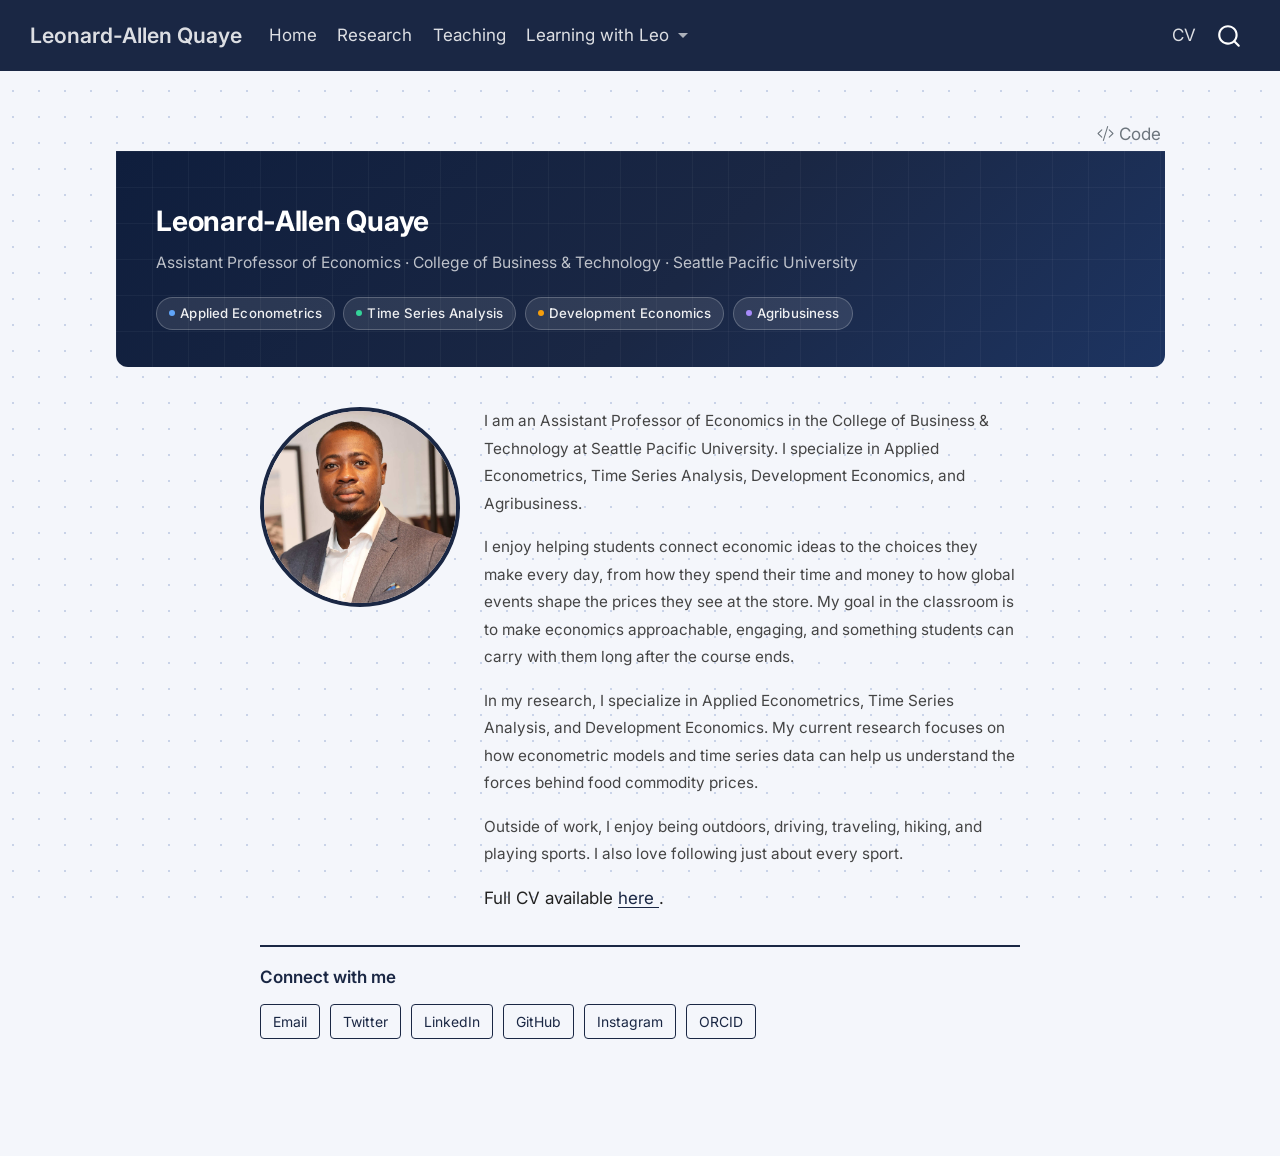
==== docs/index.html @ a795988c "Add files via upload" ====
<!DOCTYPE html>
<html xmlns="http://www.w3.org/1999/xhtml" lang="en" xml:lang="en"><head>

<meta charset="utf-8">
<meta name="generator" content="quarto-1.9.38">

<meta name="viewport" content="width=device-width, initial-scale=1.0, user-scalable=yes">


<title>Leonard-Allen Quaye</title>
<style>
/* Default styles provided by pandoc.
** See https://pandoc.org/MANUAL.html#variables-for-html for config info.
*/
code{white-space: pre-wrap;}
span.smallcaps{font-variant: small-caps;}
div.columns{display: flex; gap: min(4vw, 1.5em);}
div.column{flex: auto; overflow-x: auto;}
div.hanging-indent{margin-left: 1.5em; text-indent: -1.5em;}
ul.task-list{list-style: none;}
ul.task-list li input[type="checkbox"] {
  width: 0.8em;
  margin: 0 0.8em 0.2em -1em; /* quarto-specific, see https://github.com/quarto-dev/quarto-cli/issues/4556 */ 
  vertical-align: middle;
}
/* CSS for syntax highlighting */
html { -webkit-text-size-adjust: 100%; }
pre > code.sourceCode { white-space: pre; position: relative; }
pre > code.sourceCode > span { display: inline-block; line-height: 1.25; }
pre > code.sourceCode > span:empty { height: 1.2em; }
.sourceCode { overflow: visible; }
code.sourceCode > span { color: inherit; text-decoration: inherit; }
div.sourceCode { margin: 1em 0; }
pre.sourceCode { margin: 0; }
@media screen {
div.sourceCode { overflow: auto; }
}
@media print {
pre > code.sourceCode { white-space: pre-wrap; }
pre > code.sourceCode > span { text-indent: -5em; padding-left: 5em; }
}
pre.numberSource code
  { counter-reset: source-line 0; }
pre.numberSource code > span
  { position: relative; left: -4em; counter-increment: source-line; }
pre.numberSource code > span > a:first-child::before
  { content: counter(source-line);
    position: relative; left: -1em; text-align: right; vertical-align: baseline;
    border: none; display: inline-block;
    -webkit-touch-callout: none; -webkit-user-select: none;
    -khtml-user-select: none; -moz-user-select: none;
    -ms-user-select: none; user-select: none;
    padding: 0 4px; width: 4em;
  }
pre.numberSource { margin-left: 3em;  padding-left: 4px; }
div.sourceCode
  {   }
@media screen {
pre > code.sourceCode > span > a:first-child::before { text-decoration: underline; }
}
</style>


<script src="site_libs/quarto-nav/quarto-nav.js"></script>
<script src="site_libs/quarto-nav/headroom.min.js"></script>
<script src="site_libs/clipboard/clipboard.min.js"></script>
<script src="site_libs/quarto-search/autocomplete.umd.js"></script>
<script src="site_libs/quarto-search/fuse.min.js"></script>
<script src="site_libs/quarto-search/quarto-search.js"></script>
<meta name="quarto:offset" content="./">
<script src="site_libs/quarto-html/quarto.js" type="module"></script>
<script src="site_libs/quarto-html/tabsets/tabsets.js" type="module"></script>
<script src="site_libs/quarto-html/popper.min.js"></script>
<script src="site_libs/quarto-html/tippy.umd.min.js"></script>
<script src="site_libs/quarto-html/anchor.min.js"></script>
<link href="site_libs/quarto-html/tippy.css" rel="stylesheet">
<link href="site_libs/quarto-html/quarto-syntax-highlighting-15634bcf2e68342d4ad2dfa704d543f6.css" rel="stylesheet" id="quarto-text-highlighting-styles">
<script src="site_libs/bootstrap/bootstrap.min.js"></script>
<link href="site_libs/bootstrap/bootstrap-icons.css" rel="stylesheet">
<link href="site_libs/bootstrap/bootstrap-47b13caf589ca35fbf8d9eb3292ab7b1.min.css" rel="stylesheet" append-hash="true" id="quarto-bootstrap" data-mode="light">
<script id="quarto-search-options" type="application/json">{
  "location": "navbar",
  "copy-button": false,
  "collapse-after": 3,
  "panel-placement": "end",
  "type": "overlay",
  "limit": 50,
  "keyboard-shortcut": [
    "f",
    "/",
    "s"
  ],
  "show-item-context": false,
  "language": {
    "search-no-results-text": "No results",
    "search-matching-documents-text": "matching documents",
    "search-copy-link-title": "Copy link to search",
    "search-hide-matches-text": "Hide additional matches",
    "search-more-match-text": "more match in this document",
    "search-more-matches-text": "more matches in this document",
    "search-clear-button-title": "Clear",
    "search-text-placeholder": "",
    "search-detached-cancel-button-title": "Cancel",
    "search-submit-button-title": "Submit",
    "search-label": "Search"
  }
}</script>


</head>

<body class="nav-fixed quarto-light">

<div id="quarto-search-results"></div>
  <header id="quarto-header" class="headroom fixed-top">
    <nav class="navbar navbar-expand-lg " data-bs-theme="dark">
      <div class="navbar-container container-fluid">
      <div class="navbar-brand-container mx-auto">
    <a class="navbar-brand" href="./index.html">
    <span class="navbar-title">Leonard-Allen Quaye</span>
    </a>
  </div>
            <div id="quarto-search" class="" title="Search"></div>
          <button class="navbar-toggler" type="button" data-bs-toggle="collapse" data-bs-target="#navbarCollapse" aria-controls="navbarCollapse" role="menu" aria-expanded="false" aria-label="Toggle navigation" onclick="if (window.quartoToggleHeadroom) { window.quartoToggleHeadroom(); }">
  <span class="navbar-toggler-icon"></span>
</button>
          <div class="collapse navbar-collapse" id="navbarCollapse">
            <ul class="navbar-nav navbar-nav-scroll me-auto">
  <li class="nav-item">
    <a class="nav-link active" href="./index.html" aria-current="page"> 
<span class="menu-text">Home</span></a>
  </li>  
  <li class="nav-item">
    <a class="nav-link" href="./research.html"> 
<span class="menu-text">Research</span></a>
  </li>  
  <li class="nav-item">
    <a class="nav-link" href="./teaching.html"> 
<span class="menu-text">Teaching</span></a>
  </li>  
  <li class="nav-item dropdown ">
    <a class="nav-link dropdown-toggle" href="#" id="nav-menu-learning-with-leo" role="link" data-bs-toggle="dropdown" aria-expanded="false">
 <span class="menu-text">Learning with Leo</span>
    </a>
    <ul class="dropdown-menu" aria-labelledby="nav-menu-learning-with-leo">    
        <li>
    <a class="dropdown-item" href="./causal-modeling.html">
 <span class="dropdown-text">Causal Modeling</span></a>
  </li>  
        <li>
    <a class="dropdown-item" href="./big-data-ml.html">
 <span class="dropdown-text">Big Data &amp; Machine Learning</span></a>
  </li>  
        <li>
    <a class="dropdown-item" href="./time-series.html">
 <span class="dropdown-text">Time Series Forecasting</span></a>
  </li>  
    </ul>
  </li>
</ul>
            <ul class="navbar-nav navbar-nav-scroll ms-auto">
  <li class="nav-item">
    <a class="nav-link" href="./cv.html"> 
<span class="menu-text">CV</span></a>
  </li>  
</ul>
          </div> <!-- /navcollapse -->
            <div class="quarto-navbar-tools">
</div>
      </div> <!-- /container-fluid -->
    </nav>
</header>
<!-- content -->
<div id="quarto-content" class="quarto-container page-columns page-rows-contents page-layout-full page-navbar">
<!-- sidebar -->
<!-- margin-sidebar -->
    
<!-- main -->
<main class="content column-page" id="quarto-document-content"><header id="title-block-header" class="quarto-title-block"><h1 class="title display-7"></h1></header><div class="quarto-title-block"><div class="quarto-title-tools-only"><button type="button" class="btn code-tools-button" id="quarto-code-tools-source"><i class="bi"></i> Code</button></div></div>




<style>
.profile-section {
  max-width: 800px;
  margin: 40px auto;
  padding: 0 20px;
}

.profile-layout {
  display: flex;
  gap: 24px;
  align-items: flex-start;
}

.profile-image {
  width: 200px;
  height: 200px;
  border-radius: 50%;
  object-fit: cover;
  object-position: center 20%;
  border: 4px solid #1a2744;
  flex-shrink: 0;
  display: block;
}

.profile-text {
  flex: 1;
  min-width: 0;
}


/* On phones, move the picture above the text */
@media (max-width: 600px) {

  .profile-layout {
    flex-direction: column;
    align-items: center;
    gap: 24px;
  }

  .profile-image {
    width: 200px;
    height: 200px;
  }

  .profile-text {
    width: 100%;
  }

}
</style>


<div class="hero-banner">

  <div class="hero-name">
    Leonard-Allen Quaye
  </div>

  <div class="hero-role">
    Assistant Professor of Economics ·
    College of Business &amp; Technology ·
    Seattle Pacific University
  </div>

  <div class="hero-tags">

    <span class="hero-tag">
      <span class="dot" style="background:#60a5fa;"></span>
      Applied Econometrics
    </span>

    <span class="hero-tag">
      <span class="dot" style="background:#34d399;"></span>
      Time Series Analysis
    </span>

    <span class="hero-tag">
      <span class="dot" style="background:#f59e0b;"></span>
      Development Economics
    </span>

    <span class="hero-tag">
      <span class="dot" style="background:#a78bfa;"></span>
      Agribusiness
    </span>

  </div>

<!--
  <div class="hero-contact">
    <a href="mailto:LeoAllen@spu.edu">LeoAllen@spu.edu</a>
    &nbsp;&middot;&nbsp; Seattle Pacific University
  </div>
-->

</div>


<!-- =========================
     PROFILE SECTION
     ========================= -->

<div class="profile-section">

  <div class="profile-layout">

    <img src="profile.jpg" alt="Leonard-Allen Quaye" class="profile-image">

    <div class="profile-text">

      <div style="font-size:0.9rem; color:#444; line-height:1.8; margin-bottom:16px;">
        I am an Assistant Professor of Economics in the College of Business
        &amp; Technology at Seattle Pacific University. I specialize in
        Applied Econometrics, Time Series Analysis, Development Economics,
        and Agribusiness.
      </div>

      <div style="font-size:0.9rem; color:#444; line-height:1.8; margin-bottom:16px;">
        I enjoy helping students connect economic ideas to the choices they
        make every day, from how they spend their time and money to how global
        events shape the prices they see at the store. My goal in the classroom
        is to make economics approachable, engaging, and something students
        can carry with them long after the course ends.
      </div>

      <div style="font-size:0.9rem; color:#444; line-height:1.8; margin-bottom:16px;">
        In my research, I specialize in Applied Econometrics, Time Series
        Analysis, and Development Economics. My current research focuses on
        how econometric models and time series data can help us understand
        the forces behind food commodity prices.
      </div>

      <div style="font-size:0.9rem; color:#444; line-height:1.8; margin-bottom:16px;">
        Outside of work, I enjoy being outdoors, driving, traveling, hiking,
        and playing sports. I also love following just about every sport.
      </div>

      <div>
        Full CV available
        <a href="https://drive.google.com/file/d/1aArGhH-Q_eJu1kGiisBi25a0dQ5PbGLQ/view?usp=drive_link" style="color:#1a2744;" target="_blank" rel="noopener noreferrer">
          here
        </a>.
      </div>

    </div>

  </div>


  <!-- =========================
       CONNECT SECTION
       ========================= -->

  <div style="margin-top:32px; border-top:2px solid #1a2744; padding-top:16px;">

    <div style="font-size:1rem; font-weight:600; color:#1a2744; margin-bottom:12px;">
      Connect with me
    </div>

    <div style="display:flex; gap:10px; flex-wrap:wrap;">

      <a href="mailto:LeoAllen@spu.edu" style="font-size:0.82rem; color:#1a2744; text-decoration:none; border:1px solid #1a2744; padding:5px 12px; border-radius:4px;">
        Email
      </a>

      <a href="https://twitter.com/allenquaye" style="font-size:0.82rem; color:#1a2744; text-decoration:none; border:1px solid #1a2744; padding:5px 12px; border-radius:4px;" target="_blank" rel="noopener noreferrer">
        Twitter
      </a>

      <a href="https://www.linkedin.com/in/leonard-allen-quaye" style="font-size:0.82rem; color:#1a2744; text-decoration:none; border:1px solid #1a2744; padding:5px 12px; border-radius:4px;" target="_blank" rel="noopener noreferrer">
        LinkedIn
      </a>

      <a href="https://github.com/leoallen8" style="font-size:0.82rem; color:#1a2744; text-decoration:none; border:1px solid #1a2744; padding:5px 12px; border-radius:4px;" target="_blank" rel="noopener noreferrer">
        GitHub
      </a>

      <a href="https://www.instagram.com/leoallenard/" style="font-size:0.82rem; color:#1a2744; text-decoration:none; border:1px solid #1a2744; padding:5px 12px; border-radius:4px;" target="_blank" rel="noopener noreferrer">
        Instagram
      </a>

      <a href="https://orcid.org/0009-0005-4305-0598" style="font-size:0.82rem; color:#1a2744; text-decoration:none; border:1px solid #1a2744; padding:5px 12px; border-radius:4px;" target="_blank" rel="noopener noreferrer">
        ORCID
      </a>

    </div>

  </div>

</div>


<!-- -->


</main> <!-- /main -->
<script id="quarto-html-after-body" type="application/javascript">
  window.document.addEventListener("DOMContentLoaded", function (event) {
    const icon = "";
    const anchorJS = new window.AnchorJS();
    anchorJS.options = {
      placement: 'right',
      icon: icon
    };
    anchorJS.add('.anchored');
    const isCodeAnnotation = (el) => {
      for (const clz of el.classList) {
        if (clz.startsWith('code-annotation-')) {                     
          return true;
        }
      }
      return false;
    }
    const onCopySuccess = function(e) {
      // button target
      const button = e.trigger;
      // don't keep focus
      button.blur();
      // flash "checked"
      button.classList.add('code-copy-button-checked');
      var currentTitle = button.getAttribute("title");
      button.setAttribute("title", "Copied!");
      let tooltip;
      if (window.bootstrap) {
        button.setAttribute("data-bs-toggle", "tooltip");
        button.setAttribute("data-bs-placement", "left");
        button.setAttribute("data-bs-title", "Copied!");
        tooltip = new bootstrap.Tooltip(button, 
          { trigger: "manual", 
            customClass: "code-copy-button-tooltip",
            offset: [0, -8]});
        tooltip.show();    
      }
      setTimeout(function() {
        if (tooltip) {
          tooltip.hide();
          button.removeAttribute("data-bs-title");
          button.removeAttribute("data-bs-toggle");
          button.removeAttribute("data-bs-placement");
        }
        button.setAttribute("title", currentTitle);
        button.classList.remove('code-copy-button-checked');
      }, 1000);
      // clear code selection
      e.clearSelection();
    }
    const getTextToCopy = function(trigger) {
      const outerScaffold = trigger.parentElement.cloneNode(true);
      const codeEl = outerScaffold.querySelector('code');
      for (const childEl of codeEl.children) {
        if (isCodeAnnotation(childEl)) {
          childEl.remove();
        }
      }
      return codeEl.innerText;
    }
    const clipboard = new window.ClipboardJS('.code-copy-button:not([data-in-quarto-modal])', {
      text: getTextToCopy
    });
    clipboard.on('success', onCopySuccess);
    if (window.document.getElementById('quarto-embedded-source-code-modal')) {
      const clipboardModal = new window.ClipboardJS('.code-copy-button[data-in-quarto-modal]', {
        text: getTextToCopy,
        container: window.document.getElementById('quarto-embedded-source-code-modal')
      });
      clipboardModal.on('success', onCopySuccess);
    }
    const viewSource = window.document.getElementById('quarto-view-source') ||
                       window.document.getElementById('quarto-code-tools-source');
    if (viewSource) {
      const sourceUrl = viewSource.getAttribute("data-quarto-source-url");
      viewSource.addEventListener("click", function(e) {
        if (sourceUrl) {
          // rstudio viewer pane
          if (/\bcapabilities=\b/.test(window.location)) {
            window.open(sourceUrl);
          } else {
            window.location.href = sourceUrl;
          }
        } else {
          const modal = new bootstrap.Modal(document.getElementById('quarto-embedded-source-code-modal'));
          modal.show();
        }
        return false;
      });
    }
    function toggleCodeHandler(show) {
      return function(e) {
        const detailsSrc = window.document.querySelectorAll(".cell > details > .sourceCode");
        for (let i=0; i<detailsSrc.length; i++) {
          const details = detailsSrc[i].parentElement;
          if (show) {
            details.open = true;
          } else {
            details.removeAttribute("open");
          }
        }
        const cellCodeDivs = window.document.querySelectorAll(".cell > .sourceCode");
        const fromCls = show ? "hidden" : "unhidden";
        const toCls = show ? "unhidden" : "hidden";
        for (let i=0; i<cellCodeDivs.length; i++) {
          const codeDiv = cellCodeDivs[i];
          if (codeDiv.classList.contains(fromCls)) {
            codeDiv.classList.remove(fromCls);
            codeDiv.classList.add(toCls);
          } 
        }
        return false;
      }
    }
    const hideAllCode = window.document.getElementById("quarto-hide-all-code");
    if (hideAllCode) {
      hideAllCode.addEventListener("click", toggleCodeHandler(false));
    }
    const showAllCode = window.document.getElementById("quarto-show-all-code");
    if (showAllCode) {
      showAllCode.addEventListener("click", toggleCodeHandler(true));
    }
      var localhostRegex = new RegExp(/^(?:http|https):\/\/localhost\:?[0-9]*\//);
      var mailtoRegex = new RegExp(/^mailto:/);
        var filterRegex = new RegExp('/' + window.location.host + '/');
      var isInternal = (href) => {
          return filterRegex.test(href) || localhostRegex.test(href) || mailtoRegex.test(href);
      }
      // Inspect non-navigation links and adorn them if external
     var links = window.document.querySelectorAll('a[href]:not(.nav-link):not(.navbar-brand):not(.toc-action):not(.sidebar-link):not(.sidebar-item-toggle):not(.pagination-link):not(.no-external):not([aria-hidden]):not(.dropdown-item):not(.quarto-navigation-tool):not(.about-link)');
      for (var i=0; i<links.length; i++) {
        const link = links[i];
        if (!isInternal(link.href)) {
          // undo the damage that might have been done by quarto-nav.js in the case of
          // links that we want to consider external
          if (link.dataset.originalHref !== undefined) {
            link.href = link.dataset.originalHref;
          }
        }
      }
    function tippyHover(el, contentFn, onTriggerFn, onUntriggerFn) {
      const config = {
        allowHTML: true,
        maxWidth: 500,
        delay: 100,
        arrow: false,
        appendTo: function(el) {
            return el.parentElement;
        },
        interactive: true,
        interactiveBorder: 10,
        theme: 'quarto',
        placement: 'bottom-start',
      };
      if (contentFn) {
        config.content = contentFn;
      }
      if (onTriggerFn) {
        config.onTrigger = onTriggerFn;
      }
      if (onUntriggerFn) {
        config.onUntrigger = onUntriggerFn;
      }
      window.tippy(el, config); 
    }
    const noterefs = window.document.querySelectorAll('a[role="doc-noteref"]');
    for (var i=0; i<noterefs.length; i++) {
      const ref = noterefs[i];
      tippyHover(ref, function() {
        // use id or data attribute instead here
        let href = ref.getAttribute('data-footnote-href') || ref.getAttribute('href');
        try { href = new URL(href).hash; } catch {}
        const id = href.replace(/^#\/?/, "");
        const note = window.document.getElementById(id);
        if (note) {
          return note.innerHTML;
        } else {
          return "";
        }
      });
    }
    const xrefs = window.document.querySelectorAll('a.quarto-xref');
    const processXRef = (id, note) => {
      // Strip column container classes
      const stripColumnClz = (el) => {
        el.classList.remove("page-full", "page-columns");
        if (el.children) {
          for (const child of el.children) {
            stripColumnClz(child);
          }
        }
      }
      stripColumnClz(note)
      if (id === null || id.startsWith('sec-')) {
        // Special case sections, only their first couple elements
        const container = document.createElement("div");
        if (note.children && note.children.length > 2) {
          container.appendChild(note.children[0].cloneNode(true));
          for (let i = 1; i < note.children.length; i++) {
            const child = note.children[i];
            if (child.tagName === "P" && child.innerText === "") {
              continue;
            } else {
              container.appendChild(child.cloneNode(true));
              break;
            }
          }
          if (window.Quarto?.typesetMath) {
            window.Quarto.typesetMath(container);
          }
          return container.innerHTML
        } else {
          if (window.Quarto?.typesetMath) {
            window.Quarto.typesetMath(note);
          }
          return note.innerHTML;
        }
      } else {
        // Remove any anchor links if they are present
        const anchorLink = note.querySelector('a.anchorjs-link');
        if (anchorLink) {
          anchorLink.remove();
        }
        if (window.Quarto?.typesetMath) {
          window.Quarto.typesetMath(note);
        }
        if (note.classList.contains("callout")) {
          return note.outerHTML;
        } else {
          return note.innerHTML;
        }
      }
    }
    for (var i=0; i<xrefs.length; i++) {
      const xref = xrefs[i];
      tippyHover(xref, undefined, function(instance) {
        instance.disable();
        let url = xref.getAttribute('href');
        let hash = undefined; 
        if (url.startsWith('#')) {
          hash = url;
        } else {
          try { hash = new URL(url).hash; } catch {}
        }
        if (hash) {
          const id = hash.replace(/^#\/?/, "");
          const note = window.document.getElementById(id);
          if (note !== null) {
            try {
              const html = processXRef(id, note.cloneNode(true));
              instance.setContent(html);
            } finally {
              instance.enable();
              instance.show();
            }
          } else {
            // See if we can fetch this
            fetch(url.split('#')[0])
            .then(res => res.text())
            .then(html => {
              const parser = new DOMParser();
              const htmlDoc = parser.parseFromString(html, "text/html");
              const note = htmlDoc.getElementById(id);
              if (note !== null) {
                const html = processXRef(id, note);
                instance.setContent(html);
              } 
            }).finally(() => {
              instance.enable();
              instance.show();
            });
          }
        } else {
          // See if we can fetch a full url (with no hash to target)
          // This is a special case and we should probably do some content thinning / targeting
          fetch(url)
          .then(res => res.text())
          .then(html => {
            const parser = new DOMParser();
            const htmlDoc = parser.parseFromString(html, "text/html");
            const note = htmlDoc.querySelector('main.content');
            if (note !== null) {
              // This should only happen for chapter cross references
              // (since there is no id in the URL)
              // remove the first header
              if (note.children.length > 0 && note.children[0].tagName === "HEADER") {
                note.children[0].remove();
              }
              const html = processXRef(null, note);
              instance.setContent(html);
            } 
          }).finally(() => {
            instance.enable();
            instance.show();
          });
        }
      }, function(instance) {
      });
    }
        let selectedAnnoteEl;
        const selectorForAnnotation = ( cell, annotation) => {
          let cellAttr = 'data-code-cell="' + cell + '"';
          let lineAttr = 'data-code-annotation="' +  annotation + '"';
          const selector = 'span[' + cellAttr + '][' + lineAttr + ']';
          return selector;
        }
        const selectCodeLines = (annoteEl) => {
          const doc = window.document;
          const targetCell = annoteEl.getAttribute("data-target-cell");
          const targetAnnotation = annoteEl.getAttribute("data-target-annotation");
          const annoteSpan = window.document.querySelector(selectorForAnnotation(targetCell, targetAnnotation));
          const lines = annoteSpan.getAttribute("data-code-lines").split(",");
          const lineIds = lines.map((line) => {
            return targetCell + "-" + line;
          })
          let top = null;
          let height = null;
          let parent = null;
          if (lineIds.length > 0) {
              //compute the position of the single el (top and bottom and make a div)
              const el = window.document.getElementById(lineIds[0]);
              top = el.offsetTop;
              height = el.offsetHeight;
              parent = el.parentElement.parentElement;
            if (lineIds.length > 1) {
              const lastEl = window.document.getElementById(lineIds[lineIds.length - 1]);
              const bottom = lastEl.offsetTop + lastEl.offsetHeight;
              height = bottom - top;
            }
            if (top !== null && height !== null && parent !== null) {
              // cook up a div (if necessary) and position it 
              let div = window.document.getElementById("code-annotation-line-highlight");
              if (div === null) {
                div = window.document.createElement("div");
                div.setAttribute("id", "code-annotation-line-highlight");
                div.style.position = 'absolute';
                parent.appendChild(div);
              }
              div.style.top = top - 2 + "px";
              div.style.height = height + 4 + "px";
              div.style.left = 0;
              let gutterDiv = window.document.getElementById("code-annotation-line-highlight-gutter");
              if (gutterDiv === null) {
                gutterDiv = window.document.createElement("div");
                gutterDiv.setAttribute("id", "code-annotation-line-highlight-gutter");
                gutterDiv.style.position = 'absolute';
                const codeCell = window.document.getElementById(targetCell);
                const gutter = codeCell.querySelector('.code-annotation-gutter');
                gutter.appendChild(gutterDiv);
              }
              gutterDiv.style.top = top - 2 + "px";
              gutterDiv.style.height = height + 4 + "px";
            }
            selectedAnnoteEl = annoteEl;
          }
        };
        const unselectCodeLines = () => {
          const elementsIds = ["code-annotation-line-highlight", "code-annotation-line-highlight-gutter"];
          elementsIds.forEach((elId) => {
            const div = window.document.getElementById(elId);
            if (div) {
              div.remove();
            }
          });
          selectedAnnoteEl = undefined;
        };
          // Handle positioning of the toggle
      window.addEventListener(
        "resize",
        throttle(() => {
          elRect = undefined;
          if (selectedAnnoteEl) {
            selectCodeLines(selectedAnnoteEl);
          }
        }, 10)
      );
      function throttle(fn, ms) {
      let throttle = false;
      let timer;
        return (...args) => {
          if(!throttle) { // first call gets through
              fn.apply(this, args);
              throttle = true;
          } else { // all the others get throttled
              if(timer) clearTimeout(timer); // cancel #2
              timer = setTimeout(() => {
                fn.apply(this, args);
                timer = throttle = false;
              }, ms);
          }
        };
      }
        // Attach click handler to the DT
        const annoteDls = window.document.querySelectorAll('dt[data-target-cell]');
        for (const annoteDlNode of annoteDls) {
          annoteDlNode.addEventListener('click', (event) => {
            const clickedEl = event.target;
            if (clickedEl !== selectedAnnoteEl) {
              unselectCodeLines();
              const activeEl = window.document.querySelector('dt[data-target-cell].code-annotation-active');
              if (activeEl) {
                activeEl.classList.remove('code-annotation-active');
              }
              selectCodeLines(clickedEl);
              clickedEl.classList.add('code-annotation-active');
            } else {
              // Unselect the line
              unselectCodeLines();
              clickedEl.classList.remove('code-annotation-active');
            }
          });
        }
    const findCites = (el) => {
      const parentEl = el.parentElement;
      if (parentEl) {
        const cites = parentEl.dataset.cites;
        if (cites) {
          return {
            el,
            cites: cites.split(' ')
          };
        } else {
          return findCites(el.parentElement)
        }
      } else {
        return undefined;
      }
    };
    var bibliorefs = window.document.querySelectorAll('a[role="doc-biblioref"]');
    for (var i=0; i<bibliorefs.length; i++) {
      const ref = bibliorefs[i];
      const citeInfo = findCites(ref);
      if (citeInfo) {
        tippyHover(citeInfo.el, function() {
          var popup = window.document.createElement('div');
          citeInfo.cites.forEach(function(cite) {
            var citeDiv = window.document.createElement('div');
            citeDiv.classList.add('hanging-indent');
            citeDiv.classList.add('csl-entry');
            var biblioDiv = window.document.getElementById('ref-' + cite);
            if (biblioDiv) {
              citeDiv.innerHTML = biblioDiv.innerHTML;
            }
            popup.appendChild(citeDiv);
          });
          return popup.innerHTML;
        });
      }
    }
  });
  </script><div class="modal fade" id="quarto-embedded-source-code-modal" tabindex="-1" aria-labelledby="quarto-embedded-source-code-modal-label" aria-hidden="true"><div class="modal-dialog modal-dialog-scrollable"><div class="modal-content"><div class="modal-header"><h5 class="modal-title" id="quarto-embedded-source-code-modal-label">Source Code</h5><button class="btn-close" data-bs-dismiss="modal"></button></div><div class="modal-body"><div class="">
<div class="code-copy-outer-scaffold"><div class="sourceCode" id="cb1" data-shortcodes="false"><pre class="sourceCode markdown code-with-copy"><code class="sourceCode markdown"><span id="cb1-1"><a href="#cb1-1" aria-hidden="true" tabindex="-1"></a><span class="co">---</span></span>
<span id="cb1-2"><a href="#cb1-2" aria-hidden="true" tabindex="-1"></a><span class="an">title:</span><span class="co"> ""</span></span>
<span id="cb1-3"><a href="#cb1-3" aria-hidden="true" tabindex="-1"></a><span class="an">page-layout:</span><span class="co"> full</span></span>
<span id="cb1-4"><a href="#cb1-4" aria-hidden="true" tabindex="-1"></a><span class="an">toc:</span><span class="co"> false</span></span>
<span id="cb1-5"><a href="#cb1-5" aria-hidden="true" tabindex="-1"></a><span class="co">---</span></span>
<span id="cb1-6"><a href="#cb1-6" aria-hidden="true" tabindex="-1"></a><span class="in">```{=html}</span></span>
<span id="cb1-7"><a href="#cb1-7" aria-hidden="true" tabindex="-1"></a><span class="in">&lt;style&gt;</span></span>
<span id="cb1-8"><a href="#cb1-8" aria-hidden="true" tabindex="-1"></a><span class="in">.profile-section {</span></span>
<span id="cb1-9"><a href="#cb1-9" aria-hidden="true" tabindex="-1"></a><span class="in">  max-width: 800px;</span></span>
<span id="cb1-10"><a href="#cb1-10" aria-hidden="true" tabindex="-1"></a><span class="in">  margin: 40px auto;</span></span>
<span id="cb1-11"><a href="#cb1-11" aria-hidden="true" tabindex="-1"></a><span class="in">  padding: 0 20px;</span></span>
<span id="cb1-12"><a href="#cb1-12" aria-hidden="true" tabindex="-1"></a><span class="in">}</span></span>
<span id="cb1-13"><a href="#cb1-13" aria-hidden="true" tabindex="-1"></a></span>
<span id="cb1-14"><a href="#cb1-14" aria-hidden="true" tabindex="-1"></a><span class="in">.profile-layout {</span></span>
<span id="cb1-15"><a href="#cb1-15" aria-hidden="true" tabindex="-1"></a><span class="in">  display: flex;</span></span>
<span id="cb1-16"><a href="#cb1-16" aria-hidden="true" tabindex="-1"></a><span class="in">  gap: 24px;</span></span>
<span id="cb1-17"><a href="#cb1-17" aria-hidden="true" tabindex="-1"></a><span class="in">  align-items: flex-start;</span></span>
<span id="cb1-18"><a href="#cb1-18" aria-hidden="true" tabindex="-1"></a><span class="in">}</span></span>
<span id="cb1-19"><a href="#cb1-19" aria-hidden="true" tabindex="-1"></a></span>
<span id="cb1-20"><a href="#cb1-20" aria-hidden="true" tabindex="-1"></a><span class="in">.profile-image {</span></span>
<span id="cb1-21"><a href="#cb1-21" aria-hidden="true" tabindex="-1"></a><span class="in">  width: 200px;</span></span>
<span id="cb1-22"><a href="#cb1-22" aria-hidden="true" tabindex="-1"></a><span class="in">  height: 200px;</span></span>
<span id="cb1-23"><a href="#cb1-23" aria-hidden="true" tabindex="-1"></a><span class="in">  border-radius: 50%;</span></span>
<span id="cb1-24"><a href="#cb1-24" aria-hidden="true" tabindex="-1"></a><span class="in">  object-fit: cover;</span></span>
<span id="cb1-25"><a href="#cb1-25" aria-hidden="true" tabindex="-1"></a><span class="in">  object-position: center 20%;</span></span>
<span id="cb1-26"><a href="#cb1-26" aria-hidden="true" tabindex="-1"></a><span class="in">  border: 4px solid #1a2744;</span></span>
<span id="cb1-27"><a href="#cb1-27" aria-hidden="true" tabindex="-1"></a><span class="in">  flex-shrink: 0;</span></span>
<span id="cb1-28"><a href="#cb1-28" aria-hidden="true" tabindex="-1"></a><span class="in">  display: block;</span></span>
<span id="cb1-29"><a href="#cb1-29" aria-hidden="true" tabindex="-1"></a><span class="in">}</span></span>
<span id="cb1-30"><a href="#cb1-30" aria-hidden="true" tabindex="-1"></a></span>
<span id="cb1-31"><a href="#cb1-31" aria-hidden="true" tabindex="-1"></a><span class="in">.profile-text {</span></span>
<span id="cb1-32"><a href="#cb1-32" aria-hidden="true" tabindex="-1"></a><span class="in">  flex: 1;</span></span>
<span id="cb1-33"><a href="#cb1-33" aria-hidden="true" tabindex="-1"></a><span class="in">  min-width: 0;</span></span>
<span id="cb1-34"><a href="#cb1-34" aria-hidden="true" tabindex="-1"></a><span class="in">}</span></span>
<span id="cb1-35"><a href="#cb1-35" aria-hidden="true" tabindex="-1"></a></span>
<span id="cb1-36"><a href="#cb1-36" aria-hidden="true" tabindex="-1"></a></span>
<span id="cb1-37"><a href="#cb1-37" aria-hidden="true" tabindex="-1"></a><span class="in">/* On phones, move the picture above the text */</span></span>
<span id="cb1-38"><a href="#cb1-38" aria-hidden="true" tabindex="-1"></a><span class="in">@media (max-width: 600px) {</span></span>
<span id="cb1-39"><a href="#cb1-39" aria-hidden="true" tabindex="-1"></a></span>
<span id="cb1-40"><a href="#cb1-40" aria-hidden="true" tabindex="-1"></a><span class="in">  .profile-layout {</span></span>
<span id="cb1-41"><a href="#cb1-41" aria-hidden="true" tabindex="-1"></a><span class="in">    flex-direction: column;</span></span>
<span id="cb1-42"><a href="#cb1-42" aria-hidden="true" tabindex="-1"></a><span class="in">    align-items: center;</span></span>
<span id="cb1-43"><a href="#cb1-43" aria-hidden="true" tabindex="-1"></a><span class="in">    gap: 24px;</span></span>
<span id="cb1-44"><a href="#cb1-44" aria-hidden="true" tabindex="-1"></a><span class="in">  }</span></span>
<span id="cb1-45"><a href="#cb1-45" aria-hidden="true" tabindex="-1"></a></span>
<span id="cb1-46"><a href="#cb1-46" aria-hidden="true" tabindex="-1"></a><span class="in">  .profile-image {</span></span>
<span id="cb1-47"><a href="#cb1-47" aria-hidden="true" tabindex="-1"></a><span class="in">    width: 200px;</span></span>
<span id="cb1-48"><a href="#cb1-48" aria-hidden="true" tabindex="-1"></a><span class="in">    height: 200px;</span></span>
<span id="cb1-49"><a href="#cb1-49" aria-hidden="true" tabindex="-1"></a><span class="in">  }</span></span>
<span id="cb1-50"><a href="#cb1-50" aria-hidden="true" tabindex="-1"></a></span>
<span id="cb1-51"><a href="#cb1-51" aria-hidden="true" tabindex="-1"></a><span class="in">  .profile-text {</span></span>
<span id="cb1-52"><a href="#cb1-52" aria-hidden="true" tabindex="-1"></a><span class="in">    width: 100%;</span></span>
<span id="cb1-53"><a href="#cb1-53" aria-hidden="true" tabindex="-1"></a><span class="in">  }</span></span>
<span id="cb1-54"><a href="#cb1-54" aria-hidden="true" tabindex="-1"></a></span>
<span id="cb1-55"><a href="#cb1-55" aria-hidden="true" tabindex="-1"></a><span class="in">}</span></span>
<span id="cb1-56"><a href="#cb1-56" aria-hidden="true" tabindex="-1"></a><span class="in">&lt;/style&gt;</span></span>
<span id="cb1-57"><a href="#cb1-57" aria-hidden="true" tabindex="-1"></a></span>
<span id="cb1-58"><a href="#cb1-58" aria-hidden="true" tabindex="-1"></a></span>
<span id="cb1-59"><a href="#cb1-59" aria-hidden="true" tabindex="-1"></a><span class="in">&lt;div class="hero-banner"&gt;</span></span>
<span id="cb1-60"><a href="#cb1-60" aria-hidden="true" tabindex="-1"></a></span>
<span id="cb1-61"><a href="#cb1-61" aria-hidden="true" tabindex="-1"></a><span class="in">  &lt;div class="hero-name"&gt;</span></span>
<span id="cb1-62"><a href="#cb1-62" aria-hidden="true" tabindex="-1"></a><span class="in">    Leonard-Allen Quaye</span></span>
<span id="cb1-63"><a href="#cb1-63" aria-hidden="true" tabindex="-1"></a><span class="in">  &lt;/div&gt;</span></span>
<span id="cb1-64"><a href="#cb1-64" aria-hidden="true" tabindex="-1"></a></span>
<span id="cb1-65"><a href="#cb1-65" aria-hidden="true" tabindex="-1"></a><span class="in">  &lt;div class="hero-role"&gt;</span></span>
<span id="cb1-66"><a href="#cb1-66" aria-hidden="true" tabindex="-1"></a><span class="in">    Assistant Professor of Economics &amp;middot;</span></span>
<span id="cb1-67"><a href="#cb1-67" aria-hidden="true" tabindex="-1"></a><span class="in">    College of Business &amp;amp; Technology &amp;middot;</span></span>
<span id="cb1-68"><a href="#cb1-68" aria-hidden="true" tabindex="-1"></a><span class="in">    Seattle Pacific University</span></span>
<span id="cb1-69"><a href="#cb1-69" aria-hidden="true" tabindex="-1"></a><span class="in">  &lt;/div&gt;</span></span>
<span id="cb1-70"><a href="#cb1-70" aria-hidden="true" tabindex="-1"></a></span>
<span id="cb1-71"><a href="#cb1-71" aria-hidden="true" tabindex="-1"></a><span class="in">  &lt;div class="hero-tags"&gt;</span></span>
<span id="cb1-72"><a href="#cb1-72" aria-hidden="true" tabindex="-1"></a></span>
<span id="cb1-73"><a href="#cb1-73" aria-hidden="true" tabindex="-1"></a><span class="in">    &lt;span class="hero-tag"&gt;</span></span>
<span id="cb1-74"><a href="#cb1-74" aria-hidden="true" tabindex="-1"></a><span class="in">      &lt;span class="dot" style="background:#60a5fa;"&gt;&lt;/span&gt;</span></span>
<span id="cb1-75"><a href="#cb1-75" aria-hidden="true" tabindex="-1"></a><span class="in">      Applied Econometrics</span></span>
<span id="cb1-76"><a href="#cb1-76" aria-hidden="true" tabindex="-1"></a><span class="in">    &lt;/span&gt;</span></span>
<span id="cb1-77"><a href="#cb1-77" aria-hidden="true" tabindex="-1"></a></span>
<span id="cb1-78"><a href="#cb1-78" aria-hidden="true" tabindex="-1"></a><span class="in">    &lt;span class="hero-tag"&gt;</span></span>
<span id="cb1-79"><a href="#cb1-79" aria-hidden="true" tabindex="-1"></a><span class="in">      &lt;span class="dot" style="background:#34d399;"&gt;&lt;/span&gt;</span></span>
<span id="cb1-80"><a href="#cb1-80" aria-hidden="true" tabindex="-1"></a><span class="in">      Time Series Analysis</span></span>
<span id="cb1-81"><a href="#cb1-81" aria-hidden="true" tabindex="-1"></a><span class="in">    &lt;/span&gt;</span></span>
<span id="cb1-82"><a href="#cb1-82" aria-hidden="true" tabindex="-1"></a></span>
<span id="cb1-83"><a href="#cb1-83" aria-hidden="true" tabindex="-1"></a><span class="in">    &lt;span class="hero-tag"&gt;</span></span>
<span id="cb1-84"><a href="#cb1-84" aria-hidden="true" tabindex="-1"></a><span class="in">      &lt;span class="dot" style="background:#f59e0b;"&gt;&lt;/span&gt;</span></span>
<span id="cb1-85"><a href="#cb1-85" aria-hidden="true" tabindex="-1"></a><span class="in">      Development Economics</span></span>
<span id="cb1-86"><a href="#cb1-86" aria-hidden="true" tabindex="-1"></a><span class="in">    &lt;/span&gt;</span></span>
<span id="cb1-87"><a href="#cb1-87" aria-hidden="true" tabindex="-1"></a></span>
<span id="cb1-88"><a href="#cb1-88" aria-hidden="true" tabindex="-1"></a><span class="in">    &lt;span class="hero-tag"&gt;</span></span>
<span id="cb1-89"><a href="#cb1-89" aria-hidden="true" tabindex="-1"></a><span class="in">      &lt;span class="dot" style="background:#a78bfa;"&gt;&lt;/span&gt;</span></span>
<span id="cb1-90"><a href="#cb1-90" aria-hidden="true" tabindex="-1"></a><span class="in">      Agribusiness</span></span>
<span id="cb1-91"><a href="#cb1-91" aria-hidden="true" tabindex="-1"></a><span class="in">    &lt;/span&gt;</span></span>
<span id="cb1-92"><a href="#cb1-92" aria-hidden="true" tabindex="-1"></a></span>
<span id="cb1-93"><a href="#cb1-93" aria-hidden="true" tabindex="-1"></a><span class="in">  &lt;/div&gt;</span></span>
<span id="cb1-94"><a href="#cb1-94" aria-hidden="true" tabindex="-1"></a></span>
<span id="cb1-95"><a href="#cb1-95" aria-hidden="true" tabindex="-1"></a><span class="in">&lt;!--</span></span>
<span id="cb1-96"><a href="#cb1-96" aria-hidden="true" tabindex="-1"></a><span class="in">  &lt;div class="hero-contact"&gt;</span></span>
<span id="cb1-97"><a href="#cb1-97" aria-hidden="true" tabindex="-1"></a><span class="in">    &lt;a href="mailto:LeoAllen@spu.edu"&gt;LeoAllen@spu.edu&lt;/a&gt;</span></span>
<span id="cb1-98"><a href="#cb1-98" aria-hidden="true" tabindex="-1"></a><span class="in">    &amp;nbsp;&amp;middot;&amp;nbsp; Seattle Pacific University</span></span>
<span id="cb1-99"><a href="#cb1-99" aria-hidden="true" tabindex="-1"></a><span class="in">  &lt;/div&gt;</span></span>
<span id="cb1-100"><a href="#cb1-100" aria-hidden="true" tabindex="-1"></a><span class="in">--&gt;</span></span>
<span id="cb1-101"><a href="#cb1-101" aria-hidden="true" tabindex="-1"></a></span>
<span id="cb1-102"><a href="#cb1-102" aria-hidden="true" tabindex="-1"></a><span class="in">&lt;/div&gt;</span></span>
<span id="cb1-103"><a href="#cb1-103" aria-hidden="true" tabindex="-1"></a></span>
<span id="cb1-104"><a href="#cb1-104" aria-hidden="true" tabindex="-1"></a></span>
<span id="cb1-105"><a href="#cb1-105" aria-hidden="true" tabindex="-1"></a><span class="in">&lt;!-- =========================</span></span>
<span id="cb1-106"><a href="#cb1-106" aria-hidden="true" tabindex="-1"></a><span class="in">     PROFILE SECTION</span></span>
<span id="cb1-107"><a href="#cb1-107" aria-hidden="true" tabindex="-1"></a><span class="in">     ========================= --&gt;</span></span>
<span id="cb1-108"><a href="#cb1-108" aria-hidden="true" tabindex="-1"></a></span>
<span id="cb1-109"><a href="#cb1-109" aria-hidden="true" tabindex="-1"></a><span class="in">&lt;div class="profile-section"&gt;</span></span>
<span id="cb1-110"><a href="#cb1-110" aria-hidden="true" tabindex="-1"></a></span>
<span id="cb1-111"><a href="#cb1-111" aria-hidden="true" tabindex="-1"></a><span class="in">  &lt;div class="profile-layout"&gt;</span></span>
<span id="cb1-112"><a href="#cb1-112" aria-hidden="true" tabindex="-1"></a></span>
<span id="cb1-113"><a href="#cb1-113" aria-hidden="true" tabindex="-1"></a><span class="in">    &lt;img</span></span>
<span id="cb1-114"><a href="#cb1-114" aria-hidden="true" tabindex="-1"></a><span class="in">      src="profile.jpg"</span></span>
<span id="cb1-115"><a href="#cb1-115" aria-hidden="true" tabindex="-1"></a><span class="in">      alt="Leonard-Allen Quaye"</span></span>
<span id="cb1-116"><a href="#cb1-116" aria-hidden="true" tabindex="-1"></a><span class="in">      class="profile-image"</span></span>
<span id="cb1-117"><a href="#cb1-117" aria-hidden="true" tabindex="-1"></a><span class="in">    &gt;</span></span>
<span id="cb1-118"><a href="#cb1-118" aria-hidden="true" tabindex="-1"></a></span>
<span id="cb1-119"><a href="#cb1-119" aria-hidden="true" tabindex="-1"></a><span class="in">    &lt;div class="profile-text"&gt;</span></span>
<span id="cb1-120"><a href="#cb1-120" aria-hidden="true" tabindex="-1"></a></span>
<span id="cb1-121"><a href="#cb1-121" aria-hidden="true" tabindex="-1"></a><span class="in">      &lt;div style="font-size:0.9rem; color:#444; line-height:1.8; margin-bottom:16px;"&gt;</span></span>
<span id="cb1-122"><a href="#cb1-122" aria-hidden="true" tabindex="-1"></a><span class="in">        I am an Assistant Professor of Economics in the College of Business</span></span>
<span id="cb1-123"><a href="#cb1-123" aria-hidden="true" tabindex="-1"></a><span class="in">        &amp;amp; Technology at Seattle Pacific University. I specialize in</span></span>
<span id="cb1-124"><a href="#cb1-124" aria-hidden="true" tabindex="-1"></a><span class="in">        Applied Econometrics, Time Series Analysis, Development Economics,</span></span>
<span id="cb1-125"><a href="#cb1-125" aria-hidden="true" tabindex="-1"></a><span class="in">        and Agribusiness.</span></span>
<span id="cb1-126"><a href="#cb1-126" aria-hidden="true" tabindex="-1"></a><span class="in">      &lt;/div&gt;</span></span>
<span id="cb1-127"><a href="#cb1-127" aria-hidden="true" tabindex="-1"></a></span>
<span id="cb1-128"><a href="#cb1-128" aria-hidden="true" tabindex="-1"></a><span class="in">      &lt;div style="font-size:0.9rem; color:#444; line-height:1.8; margin-bottom:16px;"&gt;</span></span>
<span id="cb1-129"><a href="#cb1-129" aria-hidden="true" tabindex="-1"></a><span class="in">        I enjoy helping students connect economic ideas to the choices they</span></span>
<span id="cb1-130"><a href="#cb1-130" aria-hidden="true" tabindex="-1"></a><span class="in">        make every day, from how they spend their time and money to how global</span></span>
<span id="cb1-131"><a href="#cb1-131" aria-hidden="true" tabindex="-1"></a><span class="in">        events shape the prices they see at the store. My goal in the classroom</span></span>
<span id="cb1-132"><a href="#cb1-132" aria-hidden="true" tabindex="-1"></a><span class="in">        is to make economics approachable, engaging, and something students</span></span>
<span id="cb1-133"><a href="#cb1-133" aria-hidden="true" tabindex="-1"></a><span class="in">        can carry with them long after the course ends.</span></span>
<span id="cb1-134"><a href="#cb1-134" aria-hidden="true" tabindex="-1"></a><span class="in">      &lt;/div&gt;</span></span>
<span id="cb1-135"><a href="#cb1-135" aria-hidden="true" tabindex="-1"></a></span>
<span id="cb1-136"><a href="#cb1-136" aria-hidden="true" tabindex="-1"></a><span class="in">      &lt;div style="font-size:0.9rem; color:#444; line-height:1.8; margin-bottom:16px;"&gt;</span></span>
<span id="cb1-137"><a href="#cb1-137" aria-hidden="true" tabindex="-1"></a><span class="in">        In my research, I specialize in Applied Econometrics, Time Series</span></span>
<span id="cb1-138"><a href="#cb1-138" aria-hidden="true" tabindex="-1"></a><span class="in">        Analysis, and Development Economics. My current research focuses on</span></span>
<span id="cb1-139"><a href="#cb1-139" aria-hidden="true" tabindex="-1"></a><span class="in">        how econometric models and time series data can help us understand</span></span>
<span id="cb1-140"><a href="#cb1-140" aria-hidden="true" tabindex="-1"></a><span class="in">        the forces behind food commodity prices.</span></span>
<span id="cb1-141"><a href="#cb1-141" aria-hidden="true" tabindex="-1"></a><span class="in">      &lt;/div&gt;</span></span>
<span id="cb1-142"><a href="#cb1-142" aria-hidden="true" tabindex="-1"></a></span>
<span id="cb1-143"><a href="#cb1-143" aria-hidden="true" tabindex="-1"></a><span class="in">      &lt;div style="font-size:0.9rem; color:#444; line-height:1.8; margin-bottom:16px;"&gt;</span></span>
<span id="cb1-144"><a href="#cb1-144" aria-hidden="true" tabindex="-1"></a><span class="in">        Outside of work, I enjoy being outdoors, driving, traveling, hiking,</span></span>
<span id="cb1-145"><a href="#cb1-145" aria-hidden="true" tabindex="-1"></a><span class="in">        and playing sports. I also love following just about every sport.</span></span>
<span id="cb1-146"><a href="#cb1-146" aria-hidden="true" tabindex="-1"></a><span class="in">      &lt;/div&gt;</span></span>
<span id="cb1-147"><a href="#cb1-147" aria-hidden="true" tabindex="-1"></a></span>
<span id="cb1-148"><a href="#cb1-148" aria-hidden="true" tabindex="-1"></a><span class="in">      &lt;div&gt;</span></span>
<span id="cb1-149"><a href="#cb1-149" aria-hidden="true" tabindex="-1"></a><span class="in">        Full CV available</span></span>
<span id="cb1-150"><a href="#cb1-150" aria-hidden="true" tabindex="-1"></a><span class="in">        &lt;a</span></span>
<span id="cb1-151"><a href="#cb1-151" aria-hidden="true" tabindex="-1"></a><span class="in">          href="https://drive.google.com/file/d/1aArGhH-Q_eJu1kGiisBi25a0dQ5PbGLQ/view?usp=drive_link"</span></span>
<span id="cb1-152"><a href="#cb1-152" aria-hidden="true" tabindex="-1"></a><span class="in">          style="color:#1a2744;"</span></span>
<span id="cb1-153"><a href="#cb1-153" aria-hidden="true" tabindex="-1"></a><span class="in">          target="_blank"</span></span>
<span id="cb1-154"><a href="#cb1-154" aria-hidden="true" tabindex="-1"></a><span class="in">          rel="noopener noreferrer"</span></span>
<span id="cb1-155"><a href="#cb1-155" aria-hidden="true" tabindex="-1"></a><span class="in">        &gt;</span></span>
<span id="cb1-156"><a href="#cb1-156" aria-hidden="true" tabindex="-1"></a><span class="in">          here</span></span>
<span id="cb1-157"><a href="#cb1-157" aria-hidden="true" tabindex="-1"></a><span class="in">        &lt;/a&gt;.</span></span>
<span id="cb1-158"><a href="#cb1-158" aria-hidden="true" tabindex="-1"></a><span class="in">      &lt;/div&gt;</span></span>
<span id="cb1-159"><a href="#cb1-159" aria-hidden="true" tabindex="-1"></a></span>
<span id="cb1-160"><a href="#cb1-160" aria-hidden="true" tabindex="-1"></a><span class="in">    &lt;/div&gt;</span></span>
<span id="cb1-161"><a href="#cb1-161" aria-hidden="true" tabindex="-1"></a></span>
<span id="cb1-162"><a href="#cb1-162" aria-hidden="true" tabindex="-1"></a><span class="in">  &lt;/div&gt;</span></span>
<span id="cb1-163"><a href="#cb1-163" aria-hidden="true" tabindex="-1"></a></span>
<span id="cb1-164"><a href="#cb1-164" aria-hidden="true" tabindex="-1"></a></span>
<span id="cb1-165"><a href="#cb1-165" aria-hidden="true" tabindex="-1"></a><span class="in">  &lt;!-- =========================</span></span>
<span id="cb1-166"><a href="#cb1-166" aria-hidden="true" tabindex="-1"></a><span class="in">       CONNECT SECTION</span></span>
<span id="cb1-167"><a href="#cb1-167" aria-hidden="true" tabindex="-1"></a><span class="in">       ========================= --&gt;</span></span>
<span id="cb1-168"><a href="#cb1-168" aria-hidden="true" tabindex="-1"></a></span>
<span id="cb1-169"><a href="#cb1-169" aria-hidden="true" tabindex="-1"></a><span class="in">  &lt;div style="margin-top:32px; border-top:2px solid #1a2744; padding-top:16px;"&gt;</span></span>
<span id="cb1-170"><a href="#cb1-170" aria-hidden="true" tabindex="-1"></a></span>
<span id="cb1-171"><a href="#cb1-171" aria-hidden="true" tabindex="-1"></a><span class="in">    &lt;div style="font-size:1rem; font-weight:600; color:#1a2744; margin-bottom:12px;"&gt;</span></span>
<span id="cb1-172"><a href="#cb1-172" aria-hidden="true" tabindex="-1"></a><span class="in">      Connect with me</span></span>
<span id="cb1-173"><a href="#cb1-173" aria-hidden="true" tabindex="-1"></a><span class="in">    &lt;/div&gt;</span></span>
<span id="cb1-174"><a href="#cb1-174" aria-hidden="true" tabindex="-1"></a></span>
<span id="cb1-175"><a href="#cb1-175" aria-hidden="true" tabindex="-1"></a><span class="in">    &lt;div style="display:flex; gap:10px; flex-wrap:wrap;"&gt;</span></span>
<span id="cb1-176"><a href="#cb1-176" aria-hidden="true" tabindex="-1"></a></span>
<span id="cb1-177"><a href="#cb1-177" aria-hidden="true" tabindex="-1"></a><span class="in">      &lt;a</span></span>
<span id="cb1-178"><a href="#cb1-178" aria-hidden="true" tabindex="-1"></a><span class="in">        href="mailto:LeoAllen@spu.edu"</span></span>
<span id="cb1-179"><a href="#cb1-179" aria-hidden="true" tabindex="-1"></a><span class="in">        style="font-size:0.82rem; color:#1a2744; text-decoration:none; border:1px solid #1a2744; padding:5px 12px; border-radius:4px;"</span></span>
<span id="cb1-180"><a href="#cb1-180" aria-hidden="true" tabindex="-1"></a><span class="in">      &gt;</span></span>
<span id="cb1-181"><a href="#cb1-181" aria-hidden="true" tabindex="-1"></a><span class="in">        Email</span></span>
<span id="cb1-182"><a href="#cb1-182" aria-hidden="true" tabindex="-1"></a><span class="in">      &lt;/a&gt;</span></span>
<span id="cb1-183"><a href="#cb1-183" aria-hidden="true" tabindex="-1"></a></span>
<span id="cb1-184"><a href="#cb1-184" aria-hidden="true" tabindex="-1"></a><span class="in">      &lt;a</span></span>
<span id="cb1-185"><a href="#cb1-185" aria-hidden="true" tabindex="-1"></a><span class="in">        href="https://twitter.com/allenquaye"</span></span>
<span id="cb1-186"><a href="#cb1-186" aria-hidden="true" tabindex="-1"></a><span class="in">        style="font-size:0.82rem; color:#1a2744; text-decoration:none; border:1px solid #1a2744; padding:5px 12px; border-radius:4px;"</span></span>
<span id="cb1-187"><a href="#cb1-187" aria-hidden="true" tabindex="-1"></a><span class="in">        target="_blank"</span></span>
<span id="cb1-188"><a href="#cb1-188" aria-hidden="true" tabindex="-1"></a><span class="in">        rel="noopener noreferrer"</span></span>
<span id="cb1-189"><a href="#cb1-189" aria-hidden="true" tabindex="-1"></a><span class="in">      &gt;</span></span>
<span id="cb1-190"><a href="#cb1-190" aria-hidden="true" tabindex="-1"></a><span class="in">        Twitter</span></span>
<span id="cb1-191"><a href="#cb1-191" aria-hidden="true" tabindex="-1"></a><span class="in">      &lt;/a&gt;</span></span>
<span id="cb1-192"><a href="#cb1-192" aria-hidden="true" tabindex="-1"></a></span>
<span id="cb1-193"><a href="#cb1-193" aria-hidden="true" tabindex="-1"></a><span class="in">      &lt;a</span></span>
<span id="cb1-194"><a href="#cb1-194" aria-hidden="true" tabindex="-1"></a><span class="in">        href="https://www.linkedin.com/in/leonard-allen-quaye"</span></span>
<span id="cb1-195"><a href="#cb1-195" aria-hidden="true" tabindex="-1"></a><span class="in">        style="font-size:0.82rem; color:#1a2744; text-decoration:none; border:1px solid #1a2744; padding:5px 12px; border-radius:4px;"</span></span>
<span id="cb1-196"><a href="#cb1-196" aria-hidden="true" tabindex="-1"></a><span class="in">        target="_blank"</span></span>
<span id="cb1-197"><a href="#cb1-197" aria-hidden="true" tabindex="-1"></a><span class="in">        rel="noopener noreferrer"</span></span>
<span id="cb1-198"><a href="#cb1-198" aria-hidden="true" tabindex="-1"></a><span class="in">      &gt;</span></span>
<span id="cb1-199"><a href="#cb1-199" aria-hidden="true" tabindex="-1"></a><span class="in">        LinkedIn</span></span>
<span id="cb1-200"><a href="#cb1-200" aria-hidden="true" tabindex="-1"></a><span class="in">      &lt;/a&gt;</span></span>
<span id="cb1-201"><a href="#cb1-201" aria-hidden="true" tabindex="-1"></a></span>
<span id="cb1-202"><a href="#cb1-202" aria-hidden="true" tabindex="-1"></a><span class="in">      &lt;a</span></span>
<span id="cb1-203"><a href="#cb1-203" aria-hidden="true" tabindex="-1"></a><span class="in">        href="https://github.com/leoallen8"</span></span>
<span id="cb1-204"><a href="#cb1-204" aria-hidden="true" tabindex="-1"></a><span class="in">        style="font-size:0.82rem; color:#1a2744; text-decoration:none; border:1px solid #1a2744; padding:5px 12px; border-radius:4px;"</span></span>
<span id="cb1-205"><a href="#cb1-205" aria-hidden="true" tabindex="-1"></a><span class="in">        target="_blank"</span></span>
<span id="cb1-206"><a href="#cb1-206" aria-hidden="true" tabindex="-1"></a><span class="in">        rel="noopener noreferrer"</span></span>
<span id="cb1-207"><a href="#cb1-207" aria-hidden="true" tabindex="-1"></a><span class="in">      &gt;</span></span>
<span id="cb1-208"><a href="#cb1-208" aria-hidden="true" tabindex="-1"></a><span class="in">        GitHub</span></span>
<span id="cb1-209"><a href="#cb1-209" aria-hidden="true" tabindex="-1"></a><span class="in">      &lt;/a&gt;</span></span>
<span id="cb1-210"><a href="#cb1-210" aria-hidden="true" tabindex="-1"></a></span>
<span id="cb1-211"><a href="#cb1-211" aria-hidden="true" tabindex="-1"></a><span class="in">      &lt;a</span></span>
<span id="cb1-212"><a href="#cb1-212" aria-hidden="true" tabindex="-1"></a><span class="in">        href="https://www.instagram.com/leoallenard/"</span></span>
<span id="cb1-213"><a href="#cb1-213" aria-hidden="true" tabindex="-1"></a><span class="in">        style="font-size:0.82rem; color:#1a2744; text-decoration:none; border:1px solid #1a2744; padding:5px 12px; border-radius:4px;"</span></span>
<span id="cb1-214"><a href="#cb1-214" aria-hidden="true" tabindex="-1"></a><span class="in">        target="_blank"</span></span>
<span id="cb1-215"><a href="#cb1-215" aria-hidden="true" tabindex="-1"></a><span class="in">        rel="noopener noreferrer"</span></span>
<span id="cb1-216"><a href="#cb1-216" aria-hidden="true" tabindex="-1"></a><span class="in">      &gt;</span></span>
<span id="cb1-217"><a href="#cb1-217" aria-hidden="true" tabindex="-1"></a><span class="in">        Instagram</span></span>
<span id="cb1-218"><a href="#cb1-218" aria-hidden="true" tabindex="-1"></a><span class="in">      &lt;/a&gt;</span></span>
<span id="cb1-219"><a href="#cb1-219" aria-hidden="true" tabindex="-1"></a></span>
<span id="cb1-220"><a href="#cb1-220" aria-hidden="true" tabindex="-1"></a><span class="in">      &lt;a</span></span>
<span id="cb1-221"><a href="#cb1-221" aria-hidden="true" tabindex="-1"></a><span class="in">        href="https://orcid.org/0009-0005-4305-0598"</span></span>
<span id="cb1-222"><a href="#cb1-222" aria-hidden="true" tabindex="-1"></a><span class="in">        style="font-size:0.82rem; color:#1a2744; text-decoration:none; border:1px solid #1a2744; padding:5px 12px; border-radius:4px;"</span></span>
<span id="cb1-223"><a href="#cb1-223" aria-hidden="true" tabindex="-1"></a><span class="in">        target="_blank"</span></span>
<span id="cb1-224"><a href="#cb1-224" aria-hidden="true" tabindex="-1"></a><span class="in">        rel="noopener noreferrer"</span></span>
<span id="cb1-225"><a href="#cb1-225" aria-hidden="true" tabindex="-1"></a><span class="in">      &gt;</span></span>
<span id="cb1-226"><a href="#cb1-226" aria-hidden="true" tabindex="-1"></a><span class="in">        ORCID</span></span>
<span id="cb1-227"><a href="#cb1-227" aria-hidden="true" tabindex="-1"></a><span class="in">      &lt;/a&gt;</span></span>
<span id="cb1-228"><a href="#cb1-228" aria-hidden="true" tabindex="-1"></a></span>
<span id="cb1-229"><a href="#cb1-229" aria-hidden="true" tabindex="-1"></a><span class="in">    &lt;/div&gt;</span></span>
<span id="cb1-230"><a href="#cb1-230" aria-hidden="true" tabindex="-1"></a></span>
<span id="cb1-231"><a href="#cb1-231" aria-hidden="true" tabindex="-1"></a><span class="in">  &lt;/div&gt;</span></span>
<span id="cb1-232"><a href="#cb1-232" aria-hidden="true" tabindex="-1"></a></span>
<span id="cb1-233"><a href="#cb1-233" aria-hidden="true" tabindex="-1"></a><span class="in">&lt;/div&gt;</span></span>
<span id="cb1-234"><a href="#cb1-234" aria-hidden="true" tabindex="-1"></a><span class="in">```</span></span></code></pre></div><button title="Copy to Clipboard" class="code-copy-button" data-in-quarto-modal=""><i class="bi"></i></button></div>
</div></div></div></div></div>
</div> <!-- /content -->




</body></html>
---- docs/site_libs/quarto-html/tippy.css ----
.tippy-box[data-animation=fade][data-state=hidden]{opacity:0}[data-tippy-root]{max-width:calc(100vw - 10px)}.tippy-box{position:relative;background-color:#333;color:#fff;border-radius:4px;font-size:14px;line-height:1.4;white-space:normal;outline:0;transition-property:transform,visibility,opacity}.tippy-box[data-placement^=top]>.tippy-arrow{bottom:0}.tippy-box[data-placement^=top]>.tippy-arrow:before{bottom:-7px;left:0;border-width:8px 8px 0;border-top-color:initial;transform-origin:center top}.tippy-box[data-placement^=bottom]>.tippy-arrow{top:0}.tippy-box[data-placement^=bottom]>.tippy-arrow:before{top:-7px;left:0;border-width:0 8px 8px;border-bottom-color:initial;transform-origin:center bottom}.tippy-box[data-placement^=left]>.tippy-arrow{right:0}.tippy-box[data-placement^=left]>.tippy-arrow:before{border-width:8px 0 8px 8px;border-left-color:initial;right:-7px;transform-origin:center left}.tippy-box[data-placement^=right]>.tippy-arrow{left:0}.tippy-box[data-placement^=right]>.tippy-arrow:before{left:-7px;border-width:8px 8px 8px 0;border-right-color:initial;transform-origin:center right}.tippy-box[data-inertia][data-state=visible]{transition-timing-function:cubic-bezier(.54,1.5,.38,1.11)}.tippy-arrow{width:16px;height:16px;color:#333}.tippy-arrow:before{content:"";position:absolute;border-color:transparent;border-style:solid}.tippy-content{position:relative;padding:5px 9px;z-index:1}
---- docs/site_libs/quarto-html/quarto-syntax-highlighting-15634bcf2e68342d4ad2dfa704d543f6.css ----
/* quarto syntax highlight colors */
:root {
  --quarto-hl-ot-color: #003B4F;
  --quarto-hl-at-color: #657422;
  --quarto-hl-ss-color: #20794D;
  --quarto-hl-an-color: #5E5E5E;
  --quarto-hl-fu-color: #4758AB;
  --quarto-hl-st-color: #20794D;
  --quarto-hl-cf-color: #003B4F;
  --quarto-hl-op-color: #5E5E5E;
  --quarto-hl-er-color: #AD0000;
  --quarto-hl-bn-color: #AD0000;
  --quarto-hl-al-color: #AD0000;
  --quarto-hl-va-color: #111111;
  --quarto-hl-bu-color: inherit;
  --quarto-hl-ex-color: inherit;
  --quarto-hl-pp-color: #AD0000;
  --quarto-hl-in-color: #5E5E5E;
  --quarto-hl-vs-color: #20794D;
  --quarto-hl-wa-color: #5E5E5E;
  --quarto-hl-do-color: #5E5E5E;
  --quarto-hl-im-color: #00769E;
  --quarto-hl-ch-color: #20794D;
  --quarto-hl-dt-color: #AD0000;
  --quarto-hl-fl-color: #AD0000;
  --quarto-hl-co-color: #5E5E5E;
  --quarto-hl-cv-color: #5E5E5E;
  --quarto-hl-cn-color: #8f5902;
  --quarto-hl-sc-color: #5E5E5E;
  --quarto-hl-dv-color: #AD0000;
  --quarto-hl-kw-color: #003B4F;
}

/* other quarto variables */
:root {
  --quarto-font-monospace: SFMono-Regular, Menlo, Monaco, Consolas, "Liberation Mono", "Courier New", monospace;
}

/* syntax highlight based on Pandoc's rules */
pre > code.sourceCode > span {
  color: #003B4F;
}

code.sourceCode > span {
  color: #003B4F;
}

div.sourceCode,
div.sourceCode pre.sourceCode {
  color: #003B4F;
}

/* Normal */
code span {
  color: #003B4F;
}

/* Alert */
code span.al {
  color: #AD0000;
  font-style: inherit;
}

/* Annotation */
code span.an {
  color: #5E5E5E;
  font-style: inherit;
}

/* Attribute */
code span.at {
  color: #657422;
  font-style: inherit;
}

/* BaseN */
code span.bn {
  color: #AD0000;
  font-style: inherit;
}

/* BuiltIn */
code span.bu {
  font-style: inherit;
}

/* ControlFlow */
code span.cf {
  color: #003B4F;
  font-weight: bold;
  font-style: inherit;
}

/* Char */
code span.ch {
  color: #20794D;
  font-style: inherit;
}

/* Constant */
code span.cn {
  color: #8f5902;
  font-style: inherit;
}

/* Comment */
code span.co {
  color: #5E5E5E;
  font-style: inherit;
}

/* CommentVar */
code span.cv {
  color: #5E5E5E;
  font-style: italic;
}

/* Documentation */
code span.do {
  color: #5E5E5E;
  font-style: italic;
}

/* DataType */
code span.dt {
  color: #AD0000;
  font-style: inherit;
}

/* DecVal */
code span.dv {
  color: #AD0000;
  font-style: inherit;
}

/* Error */
code span.er {
  color: #AD0000;
  font-style: inherit;
}

/* Extension */
code span.ex {
  font-style: inherit;
}

/* Float */
code span.fl {
  color: #AD0000;
  font-style: inherit;
}

/* Function */
code span.fu {
  color: #4758AB;
  font-style: inherit;
}

/* Import */
code span.im {
  color: #00769E;
  font-style: inherit;
}

/* Information */
code span.in {
  color: #5E5E5E;
  font-style: inherit;
}

/* Keyword */
code span.kw {
  color: #003B4F;
  font-weight: bold;
  font-style: inherit;
}

/* Operator */
code span.op {
  color: #5E5E5E;
  font-style: inherit;
}

/* Other */
code span.ot {
  color: #003B4F;
  font-style: inherit;
}

/* Preprocessor */
code span.pp {
  color: #AD0000;
  font-style: inherit;
}

/* SpecialChar */
code span.sc {
  color: #5E5E5E;
  font-style: inherit;
}

/* SpecialString */
code span.ss {
  color: #20794D;
  font-style: inherit;
}

/* String */
code span.st {
  color: #20794D;
  font-style: inherit;
}

/* Variable */
code span.va {
  color: #111111;
  font-style: inherit;
}

/* VerbatimString */
code span.vs {
  color: #20794D;
  font-style: inherit;
}

/* Warning */
code span.wa {
  color: #5E5E5E;
  font-style: italic;
}

.prevent-inlining {
  content: "</";
}

/*# sourceMappingURL=f23921c56f73e400b49028c9186a1aa0.css.map */
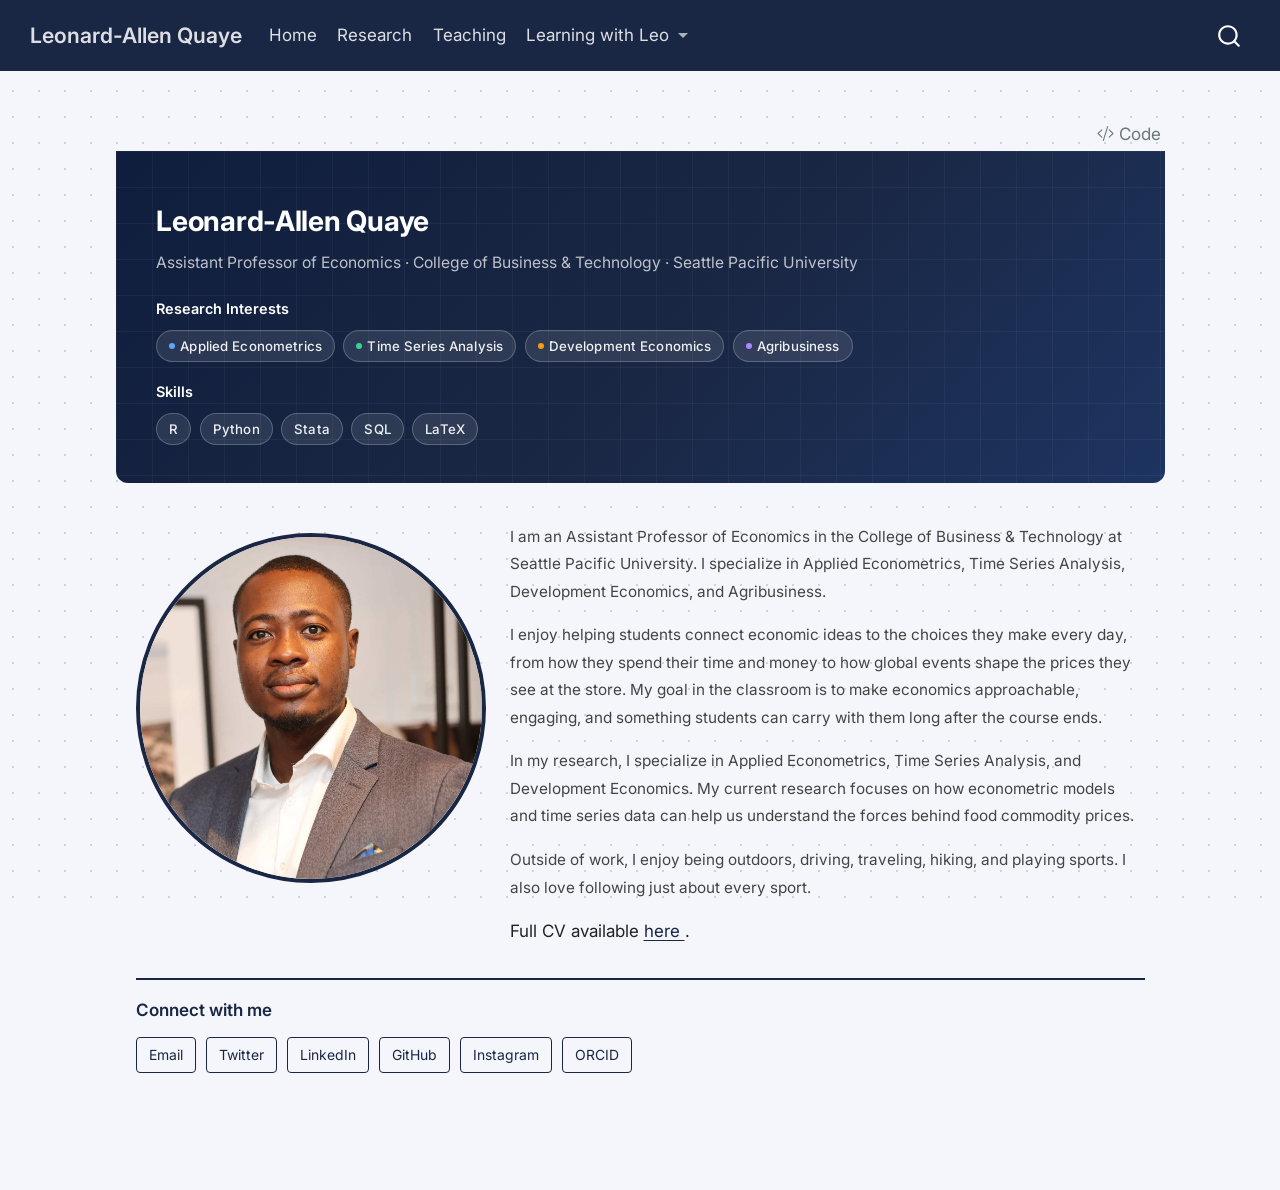
==== commit b70d8b37: "Add files via upload" ====
--- a/docs/index.html
+++ b/docs/index.html
@@ -158,12 +158,6 @@
     </ul>
   </li>
 </ul>
-            <ul class="navbar-nav navbar-nav-scroll ms-auto">
-  <li class="nav-item">
-    <a class="nav-link" href="./cv.html"> 
-<span class="menu-text">CV</span></a>
-  </li>  
-</ul>
           </div> <!-- /navcollapse -->
             <div class="quarto-navbar-tools">
 </div>
@@ -183,7 +177,7 @@
 
 <style>
 .profile-section {
-  max-width: 800px;
+  max-width: 1800px;
   margin: 40px auto;
   padding: 0 20px;
 }
@@ -195,8 +189,9 @@
 }
 
 .profile-image {
-  width: 200px;
-  height: 200px;
+  width: 350px;
+  height: 350px;
+  margin-top: 10px;
   border-radius: 50%;
   object-fit: cover;
   object-position: center 20%;
@@ -245,36 +240,77 @@
     Seattle Pacific University
   </div>
 
+
+<div style="margin-top:18px;">
+
+  <div style="font-size:0.85rem; font-weight:600; color:#ffffff; margin-bottom:8px;">
+    Research Interests
+  </div>
+  
+<div class="hero-tags">
+
+  <span class="hero-tag">
+    <span class="dot" style="background:#60a5fa;"></span>
+    Applied Econometrics
+  </span>
+
+  <span class="hero-tag">
+    <span class="dot" style="background:#34d399;"></span>
+    Time Series Analysis
+  </span>
+
+  <span class="hero-tag">
+    <span class="dot" style="background:#f59e0b;"></span>
+    Development Economics
+  </span>
+
+  <span class="hero-tag">
+    <span class="dot" style="background:#a78bfa;"></span>
+    Agribusiness
+  </span>
+
+</div>
+</div>
+
+
+<div style="margin-top:18px;">
+
+  <div style="font-size:0.85rem; font-weight:600; color:#ffffff; margin-bottom:8px;">
+    Skills
+  </div>
+
   <div class="hero-tags">
 
     <span class="hero-tag">
-      <span class="dot" style="background:#60a5fa;"></span>
-      Applied Econometrics
+      R
     </span>
 
     <span class="hero-tag">
-      <span class="dot" style="background:#34d399;"></span>
-      Time Series Analysis
+      Python
     </span>
 
     <span class="hero-tag">
-      <span class="dot" style="background:#f59e0b;"></span>
-      Development Economics
+      Stata
     </span>
 
     <span class="hero-tag">
-      <span class="dot" style="background:#a78bfa;"></span>
-      Agribusiness
+      SQL
     </span>
 
+    <span class="hero-tag">
+      LaTeX
+    </span>
+
   </div>
 
-<!--
-  <div class="hero-contact">
+</div>
+
+
+<!--  <span class="hero-tag">
     <a href="mailto:LeoAllen@spu.edu">LeoAllen@spu.edu</a>
     &nbsp;&middot;&nbsp; Seattle Pacific University
-  </div>
--->
+  </span>-->
+  
 
 </div>
 
@@ -836,7 +872,7 @@
 <span id="cb1-6"><a href="#cb1-6" aria-hidden="true" tabindex="-1"></a><span class="in">```{=html}</span></span>
 <span id="cb1-7"><a href="#cb1-7" aria-hidden="true" tabindex="-1"></a><span class="in">&lt;style&gt;</span></span>
 <span id="cb1-8"><a href="#cb1-8" aria-hidden="true" tabindex="-1"></a><span class="in">.profile-section {</span></span>
-<span id="cb1-9"><a href="#cb1-9" aria-hidden="true" tabindex="-1"></a><span class="in">  max-width: 800px;</span></span>
+<span id="cb1-9"><a href="#cb1-9" aria-hidden="true" tabindex="-1"></a><span class="in">  max-width: 1800px;</span></span>
 <span id="cb1-10"><a href="#cb1-10" aria-hidden="true" tabindex="-1"></a><span class="in">  margin: 40px auto;</span></span>
 <span id="cb1-11"><a href="#cb1-11" aria-hidden="true" tabindex="-1"></a><span class="in">  padding: 0 20px;</span></span>
 <span id="cb1-12"><a href="#cb1-12" aria-hidden="true" tabindex="-1"></a><span class="in">}</span></span>
@@ -848,220 +884,262 @@
 <span id="cb1-18"><a href="#cb1-18" aria-hidden="true" tabindex="-1"></a><span class="in">}</span></span>
 <span id="cb1-19"><a href="#cb1-19" aria-hidden="true" tabindex="-1"></a></span>
 <span id="cb1-20"><a href="#cb1-20" aria-hidden="true" tabindex="-1"></a><span class="in">.profile-image {</span></span>
-<span id="cb1-21"><a href="#cb1-21" aria-hidden="true" tabindex="-1"></a><span class="in">  width: 200px;</span></span>
-<span id="cb1-22"><a href="#cb1-22" aria-hidden="true" tabindex="-1"></a><span class="in">  height: 200px;</span></span>
-<span id="cb1-23"><a href="#cb1-23" aria-hidden="true" tabindex="-1"></a><span class="in">  border-radius: 50%;</span></span>
-<span id="cb1-24"><a href="#cb1-24" aria-hidden="true" tabindex="-1"></a><span class="in">  object-fit: cover;</span></span>
-<span id="cb1-25"><a href="#cb1-25" aria-hidden="true" tabindex="-1"></a><span class="in">  object-position: center 20%;</span></span>
-<span id="cb1-26"><a href="#cb1-26" aria-hidden="true" tabindex="-1"></a><span class="in">  border: 4px solid #1a2744;</span></span>
-<span id="cb1-27"><a href="#cb1-27" aria-hidden="true" tabindex="-1"></a><span class="in">  flex-shrink: 0;</span></span>
-<span id="cb1-28"><a href="#cb1-28" aria-hidden="true" tabindex="-1"></a><span class="in">  display: block;</span></span>
-<span id="cb1-29"><a href="#cb1-29" aria-hidden="true" tabindex="-1"></a><span class="in">}</span></span>
-<span id="cb1-30"><a href="#cb1-30" aria-hidden="true" tabindex="-1"></a></span>
-<span id="cb1-31"><a href="#cb1-31" aria-hidden="true" tabindex="-1"></a><span class="in">.profile-text {</span></span>
-<span id="cb1-32"><a href="#cb1-32" aria-hidden="true" tabindex="-1"></a><span class="in">  flex: 1;</span></span>
-<span id="cb1-33"><a href="#cb1-33" aria-hidden="true" tabindex="-1"></a><span class="in">  min-width: 0;</span></span>
-<span id="cb1-34"><a href="#cb1-34" aria-hidden="true" tabindex="-1"></a><span class="in">}</span></span>
-<span id="cb1-35"><a href="#cb1-35" aria-hidden="true" tabindex="-1"></a></span>
+<span id="cb1-21"><a href="#cb1-21" aria-hidden="true" tabindex="-1"></a><span class="in">  width: 350px;</span></span>
+<span id="cb1-22"><a href="#cb1-22" aria-hidden="true" tabindex="-1"></a><span class="in">  height: 350px;</span></span>
+<span id="cb1-23"><a href="#cb1-23" aria-hidden="true" tabindex="-1"></a><span class="in">  margin-top: 10px;</span></span>
+<span id="cb1-24"><a href="#cb1-24" aria-hidden="true" tabindex="-1"></a><span class="in">  border-radius: 50%;</span></span>
+<span id="cb1-25"><a href="#cb1-25" aria-hidden="true" tabindex="-1"></a><span class="in">  object-fit: cover;</span></span>
+<span id="cb1-26"><a href="#cb1-26" aria-hidden="true" tabindex="-1"></a><span class="in">  object-position: center 20%;</span></span>
+<span id="cb1-27"><a href="#cb1-27" aria-hidden="true" tabindex="-1"></a><span class="in">  border: 4px solid #1a2744;</span></span>
+<span id="cb1-28"><a href="#cb1-28" aria-hidden="true" tabindex="-1"></a><span class="in">  flex-shrink: 0;</span></span>
+<span id="cb1-29"><a href="#cb1-29" aria-hidden="true" tabindex="-1"></a><span class="in">  display: block;</span></span>
+<span id="cb1-30"><a href="#cb1-30" aria-hidden="true" tabindex="-1"></a><span class="in">}</span></span>
+<span id="cb1-31"><a href="#cb1-31" aria-hidden="true" tabindex="-1"></a></span>
+<span id="cb1-32"><a href="#cb1-32" aria-hidden="true" tabindex="-1"></a><span class="in">.profile-text {</span></span>
+<span id="cb1-33"><a href="#cb1-33" aria-hidden="true" tabindex="-1"></a><span class="in">  flex: 1;</span></span>
+<span id="cb1-34"><a href="#cb1-34" aria-hidden="true" tabindex="-1"></a><span class="in">  min-width: 0;</span></span>
+<span id="cb1-35"><a href="#cb1-35" aria-hidden="true" tabindex="-1"></a><span class="in">}</span></span>
 <span id="cb1-36"><a href="#cb1-36" aria-hidden="true" tabindex="-1"></a></span>
-<span id="cb1-37"><a href="#cb1-37" aria-hidden="true" tabindex="-1"></a><span class="in">/* On phones, move the picture above the text */</span></span>
-<span id="cb1-38"><a href="#cb1-38" aria-hidden="true" tabindex="-1"></a><span class="in">@media (max-width: 600px) {</span></span>
-<span id="cb1-39"><a href="#cb1-39" aria-hidden="true" tabindex="-1"></a></span>
-<span id="cb1-40"><a href="#cb1-40" aria-hidden="true" tabindex="-1"></a><span class="in">  .profile-layout {</span></span>
-<span id="cb1-41"><a href="#cb1-41" aria-hidden="true" tabindex="-1"></a><span class="in">    flex-direction: column;</span></span>
-<span id="cb1-42"><a href="#cb1-42" aria-hidden="true" tabindex="-1"></a><span class="in">    align-items: center;</span></span>
-<span id="cb1-43"><a href="#cb1-43" aria-hidden="true" tabindex="-1"></a><span class="in">    gap: 24px;</span></span>
-<span id="cb1-44"><a href="#cb1-44" aria-hidden="true" tabindex="-1"></a><span class="in">  }</span></span>
-<span id="cb1-45"><a href="#cb1-45" aria-hidden="true" tabindex="-1"></a></span>
-<span id="cb1-46"><a href="#cb1-46" aria-hidden="true" tabindex="-1"></a><span class="in">  .profile-image {</span></span>
-<span id="cb1-47"><a href="#cb1-47" aria-hidden="true" tabindex="-1"></a><span class="in">    width: 200px;</span></span>
-<span id="cb1-48"><a href="#cb1-48" aria-hidden="true" tabindex="-1"></a><span class="in">    height: 200px;</span></span>
-<span id="cb1-49"><a href="#cb1-49" aria-hidden="true" tabindex="-1"></a><span class="in">  }</span></span>
-<span id="cb1-50"><a href="#cb1-50" aria-hidden="true" tabindex="-1"></a></span>
-<span id="cb1-51"><a href="#cb1-51" aria-hidden="true" tabindex="-1"></a><span class="in">  .profile-text {</span></span>
-<span id="cb1-52"><a href="#cb1-52" aria-hidden="true" tabindex="-1"></a><span class="in">    width: 100%;</span></span>
-<span id="cb1-53"><a href="#cb1-53" aria-hidden="true" tabindex="-1"></a><span class="in">  }</span></span>
-<span id="cb1-54"><a href="#cb1-54" aria-hidden="true" tabindex="-1"></a></span>
-<span id="cb1-55"><a href="#cb1-55" aria-hidden="true" tabindex="-1"></a><span class="in">}</span></span>
-<span id="cb1-56"><a href="#cb1-56" aria-hidden="true" tabindex="-1"></a><span class="in">&lt;/style&gt;</span></span>
-<span id="cb1-57"><a href="#cb1-57" aria-hidden="true" tabindex="-1"></a></span>
+<span id="cb1-37"><a href="#cb1-37" aria-hidden="true" tabindex="-1"></a></span>
+<span id="cb1-38"><a href="#cb1-38" aria-hidden="true" tabindex="-1"></a><span class="in">/* On phones, move the picture above the text */</span></span>
+<span id="cb1-39"><a href="#cb1-39" aria-hidden="true" tabindex="-1"></a><span class="in">@media (max-width: 600px) {</span></span>
+<span id="cb1-40"><a href="#cb1-40" aria-hidden="true" tabindex="-1"></a></span>
+<span id="cb1-41"><a href="#cb1-41" aria-hidden="true" tabindex="-1"></a><span class="in">  .profile-layout {</span></span>
+<span id="cb1-42"><a href="#cb1-42" aria-hidden="true" tabindex="-1"></a><span class="in">    flex-direction: column;</span></span>
+<span id="cb1-43"><a href="#cb1-43" aria-hidden="true" tabindex="-1"></a><span class="in">    align-items: center;</span></span>
+<span id="cb1-44"><a href="#cb1-44" aria-hidden="true" tabindex="-1"></a><span class="in">    gap: 24px;</span></span>
+<span id="cb1-45"><a href="#cb1-45" aria-hidden="true" tabindex="-1"></a><span class="in">  }</span></span>
+<span id="cb1-46"><a href="#cb1-46" aria-hidden="true" tabindex="-1"></a></span>
+<span id="cb1-47"><a href="#cb1-47" aria-hidden="true" tabindex="-1"></a><span class="in">  .profile-image {</span></span>
+<span id="cb1-48"><a href="#cb1-48" aria-hidden="true" tabindex="-1"></a><span class="in">    width: 200px;</span></span>
+<span id="cb1-49"><a href="#cb1-49" aria-hidden="true" tabindex="-1"></a><span class="in">    height: 200px;</span></span>
+<span id="cb1-50"><a href="#cb1-50" aria-hidden="true" tabindex="-1"></a><span class="in">  }</span></span>
+<span id="cb1-51"><a href="#cb1-51" aria-hidden="true" tabindex="-1"></a></span>
+<span id="cb1-52"><a href="#cb1-52" aria-hidden="true" tabindex="-1"></a><span class="in">  .profile-text {</span></span>
+<span id="cb1-53"><a href="#cb1-53" aria-hidden="true" tabindex="-1"></a><span class="in">    width: 100%;</span></span>
+<span id="cb1-54"><a href="#cb1-54" aria-hidden="true" tabindex="-1"></a><span class="in">  }</span></span>
+<span id="cb1-55"><a href="#cb1-55" aria-hidden="true" tabindex="-1"></a></span>
+<span id="cb1-56"><a href="#cb1-56" aria-hidden="true" tabindex="-1"></a><span class="in">}</span></span>
+<span id="cb1-57"><a href="#cb1-57" aria-hidden="true" tabindex="-1"></a><span class="in">&lt;/style&gt;</span></span>
 <span id="cb1-58"><a href="#cb1-58" aria-hidden="true" tabindex="-1"></a></span>
-<span id="cb1-59"><a href="#cb1-59" aria-hidden="true" tabindex="-1"></a><span class="in">&lt;div class="hero-banner"&gt;</span></span>
-<span id="cb1-60"><a href="#cb1-60" aria-hidden="true" tabindex="-1"></a></span>
-<span id="cb1-61"><a href="#cb1-61" aria-hidden="true" tabindex="-1"></a><span class="in">  &lt;div class="hero-name"&gt;</span></span>
-<span id="cb1-62"><a href="#cb1-62" aria-hidden="true" tabindex="-1"></a><span class="in">    Leonard-Allen Quaye</span></span>
-<span id="cb1-63"><a href="#cb1-63" aria-hidden="true" tabindex="-1"></a><span class="in">  &lt;/div&gt;</span></span>
-<span id="cb1-64"><a href="#cb1-64" aria-hidden="true" tabindex="-1"></a></span>
-<span id="cb1-65"><a href="#cb1-65" aria-hidden="true" tabindex="-1"></a><span class="in">  &lt;div class="hero-role"&gt;</span></span>
-<span id="cb1-66"><a href="#cb1-66" aria-hidden="true" tabindex="-1"></a><span class="in">    Assistant Professor of Economics &amp;middot;</span></span>
-<span id="cb1-67"><a href="#cb1-67" aria-hidden="true" tabindex="-1"></a><span class="in">    College of Business &amp;amp; Technology &amp;middot;</span></span>
-<span id="cb1-68"><a href="#cb1-68" aria-hidden="true" tabindex="-1"></a><span class="in">    Seattle Pacific University</span></span>
-<span id="cb1-69"><a href="#cb1-69" aria-hidden="true" tabindex="-1"></a><span class="in">  &lt;/div&gt;</span></span>
-<span id="cb1-70"><a href="#cb1-70" aria-hidden="true" tabindex="-1"></a></span>
-<span id="cb1-71"><a href="#cb1-71" aria-hidden="true" tabindex="-1"></a><span class="in">  &lt;div class="hero-tags"&gt;</span></span>
+<span id="cb1-59"><a href="#cb1-59" aria-hidden="true" tabindex="-1"></a></span>
+<span id="cb1-60"><a href="#cb1-60" aria-hidden="true" tabindex="-1"></a><span class="in">&lt;div class="hero-banner"&gt;</span></span>
+<span id="cb1-61"><a href="#cb1-61" aria-hidden="true" tabindex="-1"></a></span>
+<span id="cb1-62"><a href="#cb1-62" aria-hidden="true" tabindex="-1"></a><span class="in">  &lt;div class="hero-name"&gt;</span></span>
+<span id="cb1-63"><a href="#cb1-63" aria-hidden="true" tabindex="-1"></a><span class="in">    Leonard-Allen Quaye</span></span>
+<span id="cb1-64"><a href="#cb1-64" aria-hidden="true" tabindex="-1"></a><span class="in">  &lt;/div&gt;</span></span>
+<span id="cb1-65"><a href="#cb1-65" aria-hidden="true" tabindex="-1"></a></span>
+<span id="cb1-66"><a href="#cb1-66" aria-hidden="true" tabindex="-1"></a><span class="in">  &lt;div class="hero-role"&gt;</span></span>
+<span id="cb1-67"><a href="#cb1-67" aria-hidden="true" tabindex="-1"></a><span class="in">    Assistant Professor of Economics &amp;middot;</span></span>
+<span id="cb1-68"><a href="#cb1-68" aria-hidden="true" tabindex="-1"></a><span class="in">    College of Business &amp;amp; Technology &amp;middot;</span></span>
+<span id="cb1-69"><a href="#cb1-69" aria-hidden="true" tabindex="-1"></a><span class="in">    Seattle Pacific University</span></span>
+<span id="cb1-70"><a href="#cb1-70" aria-hidden="true" tabindex="-1"></a><span class="in">  &lt;/div&gt;</span></span>
+<span id="cb1-71"><a href="#cb1-71" aria-hidden="true" tabindex="-1"></a></span>
 <span id="cb1-72"><a href="#cb1-72" aria-hidden="true" tabindex="-1"></a></span>
-<span id="cb1-73"><a href="#cb1-73" aria-hidden="true" tabindex="-1"></a><span class="in">    &lt;span class="hero-tag"&gt;</span></span>
-<span id="cb1-74"><a href="#cb1-74" aria-hidden="true" tabindex="-1"></a><span class="in">      &lt;span class="dot" style="background:#60a5fa;"&gt;&lt;/span&gt;</span></span>
-<span id="cb1-75"><a href="#cb1-75" aria-hidden="true" tabindex="-1"></a><span class="in">      Applied Econometrics</span></span>
-<span id="cb1-76"><a href="#cb1-76" aria-hidden="true" tabindex="-1"></a><span class="in">    &lt;/span&gt;</span></span>
-<span id="cb1-77"><a href="#cb1-77" aria-hidden="true" tabindex="-1"></a></span>
-<span id="cb1-78"><a href="#cb1-78" aria-hidden="true" tabindex="-1"></a><span class="in">    &lt;span class="hero-tag"&gt;</span></span>
-<span id="cb1-79"><a href="#cb1-79" aria-hidden="true" tabindex="-1"></a><span class="in">      &lt;span class="dot" style="background:#34d399;"&gt;&lt;/span&gt;</span></span>
-<span id="cb1-80"><a href="#cb1-80" aria-hidden="true" tabindex="-1"></a><span class="in">      Time Series Analysis</span></span>
-<span id="cb1-81"><a href="#cb1-81" aria-hidden="true" tabindex="-1"></a><span class="in">    &lt;/span&gt;</span></span>
-<span id="cb1-82"><a href="#cb1-82" aria-hidden="true" tabindex="-1"></a></span>
-<span id="cb1-83"><a href="#cb1-83" aria-hidden="true" tabindex="-1"></a><span class="in">    &lt;span class="hero-tag"&gt;</span></span>
-<span id="cb1-84"><a href="#cb1-84" aria-hidden="true" tabindex="-1"></a><span class="in">      &lt;span class="dot" style="background:#f59e0b;"&gt;&lt;/span&gt;</span></span>
-<span id="cb1-85"><a href="#cb1-85" aria-hidden="true" tabindex="-1"></a><span class="in">      Development Economics</span></span>
-<span id="cb1-86"><a href="#cb1-86" aria-hidden="true" tabindex="-1"></a><span class="in">    &lt;/span&gt;</span></span>
-<span id="cb1-87"><a href="#cb1-87" aria-hidden="true" tabindex="-1"></a></span>
-<span id="cb1-88"><a href="#cb1-88" aria-hidden="true" tabindex="-1"></a><span class="in">    &lt;span class="hero-tag"&gt;</span></span>
-<span id="cb1-89"><a href="#cb1-89" aria-hidden="true" tabindex="-1"></a><span class="in">      &lt;span class="dot" style="background:#a78bfa;"&gt;&lt;/span&gt;</span></span>
-<span id="cb1-90"><a href="#cb1-90" aria-hidden="true" tabindex="-1"></a><span class="in">      Agribusiness</span></span>
-<span id="cb1-91"><a href="#cb1-91" aria-hidden="true" tabindex="-1"></a><span class="in">    &lt;/span&gt;</span></span>
-<span id="cb1-92"><a href="#cb1-92" aria-hidden="true" tabindex="-1"></a></span>
-<span id="cb1-93"><a href="#cb1-93" aria-hidden="true" tabindex="-1"></a><span class="in">  &lt;/div&gt;</span></span>
-<span id="cb1-94"><a href="#cb1-94" aria-hidden="true" tabindex="-1"></a></span>
-<span id="cb1-95"><a href="#cb1-95" aria-hidden="true" tabindex="-1"></a><span class="in">&lt;!--</span></span>
-<span id="cb1-96"><a href="#cb1-96" aria-hidden="true" tabindex="-1"></a><span class="in">  &lt;div class="hero-contact"&gt;</span></span>
-<span id="cb1-97"><a href="#cb1-97" aria-hidden="true" tabindex="-1"></a><span class="in">    &lt;a href="mailto:LeoAllen@spu.edu"&gt;LeoAllen@spu.edu&lt;/a&gt;</span></span>
-<span id="cb1-98"><a href="#cb1-98" aria-hidden="true" tabindex="-1"></a><span class="in">    &amp;nbsp;&amp;middot;&amp;nbsp; Seattle Pacific University</span></span>
-<span id="cb1-99"><a href="#cb1-99" aria-hidden="true" tabindex="-1"></a><span class="in">  &lt;/div&gt;</span></span>
-<span id="cb1-100"><a href="#cb1-100" aria-hidden="true" tabindex="-1"></a><span class="in">--&gt;</span></span>
-<span id="cb1-101"><a href="#cb1-101" aria-hidden="true" tabindex="-1"></a></span>
+<span id="cb1-73"><a href="#cb1-73" aria-hidden="true" tabindex="-1"></a><span class="in">&lt;div style="margin-top:18px;"&gt;</span></span>
+<span id="cb1-74"><a href="#cb1-74" aria-hidden="true" tabindex="-1"></a></span>
+<span id="cb1-75"><a href="#cb1-75" aria-hidden="true" tabindex="-1"></a><span class="in">  &lt;div style="font-size:0.85rem; font-weight:600; color:#ffffff; margin-bottom:8px;"&gt;</span></span>
+<span id="cb1-76"><a href="#cb1-76" aria-hidden="true" tabindex="-1"></a><span class="in">    Research Interests</span></span>
+<span id="cb1-77"><a href="#cb1-77" aria-hidden="true" tabindex="-1"></a><span class="in">  &lt;/div&gt;</span></span>
+<span id="cb1-78"><a href="#cb1-78" aria-hidden="true" tabindex="-1"></a><span class="in">  </span></span>
+<span id="cb1-79"><a href="#cb1-79" aria-hidden="true" tabindex="-1"></a><span class="in">&lt;div class="hero-tags"&gt;</span></span>
+<span id="cb1-80"><a href="#cb1-80" aria-hidden="true" tabindex="-1"></a></span>
+<span id="cb1-81"><a href="#cb1-81" aria-hidden="true" tabindex="-1"></a><span class="in">  &lt;span class="hero-tag"&gt;</span></span>
+<span id="cb1-82"><a href="#cb1-82" aria-hidden="true" tabindex="-1"></a><span class="in">    &lt;span class="dot" style="background:#60a5fa;"&gt;&lt;/span&gt;</span></span>
+<span id="cb1-83"><a href="#cb1-83" aria-hidden="true" tabindex="-1"></a><span class="in">    Applied Econometrics</span></span>
+<span id="cb1-84"><a href="#cb1-84" aria-hidden="true" tabindex="-1"></a><span class="in">  &lt;/span&gt;</span></span>
+<span id="cb1-85"><a href="#cb1-85" aria-hidden="true" tabindex="-1"></a></span>
+<span id="cb1-86"><a href="#cb1-86" aria-hidden="true" tabindex="-1"></a><span class="in">  &lt;span class="hero-tag"&gt;</span></span>
+<span id="cb1-87"><a href="#cb1-87" aria-hidden="true" tabindex="-1"></a><span class="in">    &lt;span class="dot" style="background:#34d399;"&gt;&lt;/span&gt;</span></span>
+<span id="cb1-88"><a href="#cb1-88" aria-hidden="true" tabindex="-1"></a><span class="in">    Time Series Analysis</span></span>
+<span id="cb1-89"><a href="#cb1-89" aria-hidden="true" tabindex="-1"></a><span class="in">  &lt;/span&gt;</span></span>
+<span id="cb1-90"><a href="#cb1-90" aria-hidden="true" tabindex="-1"></a></span>
+<span id="cb1-91"><a href="#cb1-91" aria-hidden="true" tabindex="-1"></a><span class="in">  &lt;span class="hero-tag"&gt;</span></span>
+<span id="cb1-92"><a href="#cb1-92" aria-hidden="true" tabindex="-1"></a><span class="in">    &lt;span class="dot" style="background:#f59e0b;"&gt;&lt;/span&gt;</span></span>
+<span id="cb1-93"><a href="#cb1-93" aria-hidden="true" tabindex="-1"></a><span class="in">    Development Economics</span></span>
+<span id="cb1-94"><a href="#cb1-94" aria-hidden="true" tabindex="-1"></a><span class="in">  &lt;/span&gt;</span></span>
+<span id="cb1-95"><a href="#cb1-95" aria-hidden="true" tabindex="-1"></a></span>
+<span id="cb1-96"><a href="#cb1-96" aria-hidden="true" tabindex="-1"></a><span class="in">  &lt;span class="hero-tag"&gt;</span></span>
+<span id="cb1-97"><a href="#cb1-97" aria-hidden="true" tabindex="-1"></a><span class="in">    &lt;span class="dot" style="background:#a78bfa;"&gt;&lt;/span&gt;</span></span>
+<span id="cb1-98"><a href="#cb1-98" aria-hidden="true" tabindex="-1"></a><span class="in">    Agribusiness</span></span>
+<span id="cb1-99"><a href="#cb1-99" aria-hidden="true" tabindex="-1"></a><span class="in">  &lt;/span&gt;</span></span>
+<span id="cb1-100"><a href="#cb1-100" aria-hidden="true" tabindex="-1"></a></span>
+<span id="cb1-101"><a href="#cb1-101" aria-hidden="true" tabindex="-1"></a><span class="in">&lt;/div&gt;</span></span>
 <span id="cb1-102"><a href="#cb1-102" aria-hidden="true" tabindex="-1"></a><span class="in">&lt;/div&gt;</span></span>
 <span id="cb1-103"><a href="#cb1-103" aria-hidden="true" tabindex="-1"></a></span>
 <span id="cb1-104"><a href="#cb1-104" aria-hidden="true" tabindex="-1"></a></span>
-<span id="cb1-105"><a href="#cb1-105" aria-hidden="true" tabindex="-1"></a><span class="in">&lt;!-- =========================</span></span>
-<span id="cb1-106"><a href="#cb1-106" aria-hidden="true" tabindex="-1"></a><span class="in">     PROFILE SECTION</span></span>
-<span id="cb1-107"><a href="#cb1-107" aria-hidden="true" tabindex="-1"></a><span class="in">     ========================= --&gt;</span></span>
-<span id="cb1-108"><a href="#cb1-108" aria-hidden="true" tabindex="-1"></a></span>
-<span id="cb1-109"><a href="#cb1-109" aria-hidden="true" tabindex="-1"></a><span class="in">&lt;div class="profile-section"&gt;</span></span>
+<span id="cb1-105"><a href="#cb1-105" aria-hidden="true" tabindex="-1"></a><span class="in">&lt;div style="margin-top:18px;"&gt;</span></span>
+<span id="cb1-106"><a href="#cb1-106" aria-hidden="true" tabindex="-1"></a></span>
+<span id="cb1-107"><a href="#cb1-107" aria-hidden="true" tabindex="-1"></a><span class="in">  &lt;div style="font-size:0.85rem; font-weight:600; color:#ffffff; margin-bottom:8px;"&gt;</span></span>
+<span id="cb1-108"><a href="#cb1-108" aria-hidden="true" tabindex="-1"></a><span class="in">    Skills</span></span>
+<span id="cb1-109"><a href="#cb1-109" aria-hidden="true" tabindex="-1"></a><span class="in">  &lt;/div&gt;</span></span>
 <span id="cb1-110"><a href="#cb1-110" aria-hidden="true" tabindex="-1"></a></span>
-<span id="cb1-111"><a href="#cb1-111" aria-hidden="true" tabindex="-1"></a><span class="in">  &lt;div class="profile-layout"&gt;</span></span>
+<span id="cb1-111"><a href="#cb1-111" aria-hidden="true" tabindex="-1"></a><span class="in">  &lt;div class="hero-tags"&gt;</span></span>
 <span id="cb1-112"><a href="#cb1-112" aria-hidden="true" tabindex="-1"></a></span>
-<span id="cb1-113"><a href="#cb1-113" aria-hidden="true" tabindex="-1"></a><span class="in">    &lt;img</span></span>
-<span id="cb1-114"><a href="#cb1-114" aria-hidden="true" tabindex="-1"></a><span class="in">      src="profile.jpg"</span></span>
-<span id="cb1-115"><a href="#cb1-115" aria-hidden="true" tabindex="-1"></a><span class="in">      alt="Leonard-Allen Quaye"</span></span>
-<span id="cb1-116"><a href="#cb1-116" aria-hidden="true" tabindex="-1"></a><span class="in">      class="profile-image"</span></span>
-<span id="cb1-117"><a href="#cb1-117" aria-hidden="true" tabindex="-1"></a><span class="in">    &gt;</span></span>
-<span id="cb1-118"><a href="#cb1-118" aria-hidden="true" tabindex="-1"></a></span>
-<span id="cb1-119"><a href="#cb1-119" aria-hidden="true" tabindex="-1"></a><span class="in">    &lt;div class="profile-text"&gt;</span></span>
+<span id="cb1-113"><a href="#cb1-113" aria-hidden="true" tabindex="-1"></a><span class="in">    &lt;span class="hero-tag"&gt;</span></span>
+<span id="cb1-114"><a href="#cb1-114" aria-hidden="true" tabindex="-1"></a><span class="in">      R</span></span>
+<span id="cb1-115"><a href="#cb1-115" aria-hidden="true" tabindex="-1"></a><span class="in">    &lt;/span&gt;</span></span>
+<span id="cb1-116"><a href="#cb1-116" aria-hidden="true" tabindex="-1"></a></span>
+<span id="cb1-117"><a href="#cb1-117" aria-hidden="true" tabindex="-1"></a><span class="in">    &lt;span class="hero-tag"&gt;</span></span>
+<span id="cb1-118"><a href="#cb1-118" aria-hidden="true" tabindex="-1"></a><span class="in">      Python</span></span>
+<span id="cb1-119"><a href="#cb1-119" aria-hidden="true" tabindex="-1"></a><span class="in">    &lt;/span&gt;</span></span>
 <span id="cb1-120"><a href="#cb1-120" aria-hidden="true" tabindex="-1"></a></span>
-<span id="cb1-121"><a href="#cb1-121" aria-hidden="true" tabindex="-1"></a><span class="in">      &lt;div style="font-size:0.9rem; color:#444; line-height:1.8; margin-bottom:16px;"&gt;</span></span>
-<span id="cb1-122"><a href="#cb1-122" aria-hidden="true" tabindex="-1"></a><span class="in">        I am an Assistant Professor of Economics in the College of Business</span></span>
-<span id="cb1-123"><a href="#cb1-123" aria-hidden="true" tabindex="-1"></a><span class="in">        &amp;amp; Technology at Seattle Pacific University. I specialize in</span></span>
-<span id="cb1-124"><a href="#cb1-124" aria-hidden="true" tabindex="-1"></a><span class="in">        Applied Econometrics, Time Series Analysis, Development Economics,</span></span>
-<span id="cb1-125"><a href="#cb1-125" aria-hidden="true" tabindex="-1"></a><span class="in">        and Agribusiness.</span></span>
-<span id="cb1-126"><a href="#cb1-126" aria-hidden="true" tabindex="-1"></a><span class="in">      &lt;/div&gt;</span></span>
-<span id="cb1-127"><a href="#cb1-127" aria-hidden="true" tabindex="-1"></a></span>
-<span id="cb1-128"><a href="#cb1-128" aria-hidden="true" tabindex="-1"></a><span class="in">      &lt;div style="font-size:0.9rem; color:#444; line-height:1.8; margin-bottom:16px;"&gt;</span></span>
-<span id="cb1-129"><a href="#cb1-129" aria-hidden="true" tabindex="-1"></a><span class="in">        I enjoy helping students connect economic ideas to the choices they</span></span>
-<span id="cb1-130"><a href="#cb1-130" aria-hidden="true" tabindex="-1"></a><span class="in">        make every day, from how they spend their time and money to how global</span></span>
-<span id="cb1-131"><a href="#cb1-131" aria-hidden="true" tabindex="-1"></a><span class="in">        events shape the prices they see at the store. My goal in the classroom</span></span>
-<span id="cb1-132"><a href="#cb1-132" aria-hidden="true" tabindex="-1"></a><span class="in">        is to make economics approachable, engaging, and something students</span></span>
-<span id="cb1-133"><a href="#cb1-133" aria-hidden="true" tabindex="-1"></a><span class="in">        can carry with them long after the course ends.</span></span>
-<span id="cb1-134"><a href="#cb1-134" aria-hidden="true" tabindex="-1"></a><span class="in">      &lt;/div&gt;</span></span>
-<span id="cb1-135"><a href="#cb1-135" aria-hidden="true" tabindex="-1"></a></span>
-<span id="cb1-136"><a href="#cb1-136" aria-hidden="true" tabindex="-1"></a><span class="in">      &lt;div style="font-size:0.9rem; color:#444; line-height:1.8; margin-bottom:16px;"&gt;</span></span>
-<span id="cb1-137"><a href="#cb1-137" aria-hidden="true" tabindex="-1"></a><span class="in">        In my research, I specialize in Applied Econometrics, Time Series</span></span>
-<span id="cb1-138"><a href="#cb1-138" aria-hidden="true" tabindex="-1"></a><span class="in">        Analysis, and Development Economics. My current research focuses on</span></span>
-<span id="cb1-139"><a href="#cb1-139" aria-hidden="true" tabindex="-1"></a><span class="in">        how econometric models and time series data can help us understand</span></span>
-<span id="cb1-140"><a href="#cb1-140" aria-hidden="true" tabindex="-1"></a><span class="in">        the forces behind food commodity prices.</span></span>
-<span id="cb1-141"><a href="#cb1-141" aria-hidden="true" tabindex="-1"></a><span class="in">      &lt;/div&gt;</span></span>
-<span id="cb1-142"><a href="#cb1-142" aria-hidden="true" tabindex="-1"></a></span>
-<span id="cb1-143"><a href="#cb1-143" aria-hidden="true" tabindex="-1"></a><span class="in">      &lt;div style="font-size:0.9rem; color:#444; line-height:1.8; margin-bottom:16px;"&gt;</span></span>
-<span id="cb1-144"><a href="#cb1-144" aria-hidden="true" tabindex="-1"></a><span class="in">        Outside of work, I enjoy being outdoors, driving, traveling, hiking,</span></span>
-<span id="cb1-145"><a href="#cb1-145" aria-hidden="true" tabindex="-1"></a><span class="in">        and playing sports. I also love following just about every sport.</span></span>
-<span id="cb1-146"><a href="#cb1-146" aria-hidden="true" tabindex="-1"></a><span class="in">      &lt;/div&gt;</span></span>
-<span id="cb1-147"><a href="#cb1-147" aria-hidden="true" tabindex="-1"></a></span>
-<span id="cb1-148"><a href="#cb1-148" aria-hidden="true" tabindex="-1"></a><span class="in">      &lt;div&gt;</span></span>
-<span id="cb1-149"><a href="#cb1-149" aria-hidden="true" tabindex="-1"></a><span class="in">        Full CV available</span></span>
-<span id="cb1-150"><a href="#cb1-150" aria-hidden="true" tabindex="-1"></a><span class="in">        &lt;a</span></span>
-<span id="cb1-151"><a href="#cb1-151" aria-hidden="true" tabindex="-1"></a><span class="in">          href="https://drive.google.com/file/d/1aArGhH-Q_eJu1kGiisBi25a0dQ5PbGLQ/view?usp=drive_link"</span></span>
-<span id="cb1-152"><a href="#cb1-152" aria-hidden="true" tabindex="-1"></a><span class="in">          style="color:#1a2744;"</span></span>
-<span id="cb1-153"><a href="#cb1-153" aria-hidden="true" tabindex="-1"></a><span class="in">          target="_blank"</span></span>
-<span id="cb1-154"><a href="#cb1-154" aria-hidden="true" tabindex="-1"></a><span class="in">          rel="noopener noreferrer"</span></span>
-<span id="cb1-155"><a href="#cb1-155" aria-hidden="true" tabindex="-1"></a><span class="in">        &gt;</span></span>
-<span id="cb1-156"><a href="#cb1-156" aria-hidden="true" tabindex="-1"></a><span class="in">          here</span></span>
-<span id="cb1-157"><a href="#cb1-157" aria-hidden="true" tabindex="-1"></a><span class="in">        &lt;/a&gt;.</span></span>
-<span id="cb1-158"><a href="#cb1-158" aria-hidden="true" tabindex="-1"></a><span class="in">      &lt;/div&gt;</span></span>
-<span id="cb1-159"><a href="#cb1-159" aria-hidden="true" tabindex="-1"></a></span>
-<span id="cb1-160"><a href="#cb1-160" aria-hidden="true" tabindex="-1"></a><span class="in">    &lt;/div&gt;</span></span>
-<span id="cb1-161"><a href="#cb1-161" aria-hidden="true" tabindex="-1"></a></span>
-<span id="cb1-162"><a href="#cb1-162" aria-hidden="true" tabindex="-1"></a><span class="in">  &lt;/div&gt;</span></span>
-<span id="cb1-163"><a href="#cb1-163" aria-hidden="true" tabindex="-1"></a></span>
-<span id="cb1-164"><a href="#cb1-164" aria-hidden="true" tabindex="-1"></a></span>
-<span id="cb1-165"><a href="#cb1-165" aria-hidden="true" tabindex="-1"></a><span class="in">  &lt;!-- =========================</span></span>
-<span id="cb1-166"><a href="#cb1-166" aria-hidden="true" tabindex="-1"></a><span class="in">       CONNECT SECTION</span></span>
-<span id="cb1-167"><a href="#cb1-167" aria-hidden="true" tabindex="-1"></a><span class="in">       ========================= --&gt;</span></span>
-<span id="cb1-168"><a href="#cb1-168" aria-hidden="true" tabindex="-1"></a></span>
-<span id="cb1-169"><a href="#cb1-169" aria-hidden="true" tabindex="-1"></a><span class="in">  &lt;div style="margin-top:32px; border-top:2px solid #1a2744; padding-top:16px;"&gt;</span></span>
-<span id="cb1-170"><a href="#cb1-170" aria-hidden="true" tabindex="-1"></a></span>
-<span id="cb1-171"><a href="#cb1-171" aria-hidden="true" tabindex="-1"></a><span class="in">    &lt;div style="font-size:1rem; font-weight:600; color:#1a2744; margin-bottom:12px;"&gt;</span></span>
-<span id="cb1-172"><a href="#cb1-172" aria-hidden="true" tabindex="-1"></a><span class="in">      Connect with me</span></span>
-<span id="cb1-173"><a href="#cb1-173" aria-hidden="true" tabindex="-1"></a><span class="in">    &lt;/div&gt;</span></span>
-<span id="cb1-174"><a href="#cb1-174" aria-hidden="true" tabindex="-1"></a></span>
-<span id="cb1-175"><a href="#cb1-175" aria-hidden="true" tabindex="-1"></a><span class="in">    &lt;div style="display:flex; gap:10px; flex-wrap:wrap;"&gt;</span></span>
-<span id="cb1-176"><a href="#cb1-176" aria-hidden="true" tabindex="-1"></a></span>
-<span id="cb1-177"><a href="#cb1-177" aria-hidden="true" tabindex="-1"></a><span class="in">      &lt;a</span></span>
-<span id="cb1-178"><a href="#cb1-178" aria-hidden="true" tabindex="-1"></a><span class="in">        href="mailto:LeoAllen@spu.edu"</span></span>
-<span id="cb1-179"><a href="#cb1-179" aria-hidden="true" tabindex="-1"></a><span class="in">        style="font-size:0.82rem; color:#1a2744; text-decoration:none; border:1px solid #1a2744; padding:5px 12px; border-radius:4px;"</span></span>
-<span id="cb1-180"><a href="#cb1-180" aria-hidden="true" tabindex="-1"></a><span class="in">      &gt;</span></span>
-<span id="cb1-181"><a href="#cb1-181" aria-hidden="true" tabindex="-1"></a><span class="in">        Email</span></span>
-<span id="cb1-182"><a href="#cb1-182" aria-hidden="true" tabindex="-1"></a><span class="in">      &lt;/a&gt;</span></span>
-<span id="cb1-183"><a href="#cb1-183" aria-hidden="true" tabindex="-1"></a></span>
-<span id="cb1-184"><a href="#cb1-184" aria-hidden="true" tabindex="-1"></a><span class="in">      &lt;a</span></span>
-<span id="cb1-185"><a href="#cb1-185" aria-hidden="true" tabindex="-1"></a><span class="in">        href="https://twitter.com/allenquaye"</span></span>
-<span id="cb1-186"><a href="#cb1-186" aria-hidden="true" tabindex="-1"></a><span class="in">        style="font-size:0.82rem; color:#1a2744; text-decoration:none; border:1px solid #1a2744; padding:5px 12px; border-radius:4px;"</span></span>
-<span id="cb1-187"><a href="#cb1-187" aria-hidden="true" tabindex="-1"></a><span class="in">        target="_blank"</span></span>
-<span id="cb1-188"><a href="#cb1-188" aria-hidden="true" tabindex="-1"></a><span class="in">        rel="noopener noreferrer"</span></span>
-<span id="cb1-189"><a href="#cb1-189" aria-hidden="true" tabindex="-1"></a><span class="in">      &gt;</span></span>
-<span id="cb1-190"><a href="#cb1-190" aria-hidden="true" tabindex="-1"></a><span class="in">        Twitter</span></span>
-<span id="cb1-191"><a href="#cb1-191" aria-hidden="true" tabindex="-1"></a><span class="in">      &lt;/a&gt;</span></span>
-<span id="cb1-192"><a href="#cb1-192" aria-hidden="true" tabindex="-1"></a></span>
-<span id="cb1-193"><a href="#cb1-193" aria-hidden="true" tabindex="-1"></a><span class="in">      &lt;a</span></span>
-<span id="cb1-194"><a href="#cb1-194" aria-hidden="true" tabindex="-1"></a><span class="in">        href="https://www.linkedin.com/in/leonard-allen-quaye"</span></span>
-<span id="cb1-195"><a href="#cb1-195" aria-hidden="true" tabindex="-1"></a><span class="in">        style="font-size:0.82rem; color:#1a2744; text-decoration:none; border:1px solid #1a2744; padding:5px 12px; border-radius:4px;"</span></span>
-<span id="cb1-196"><a href="#cb1-196" aria-hidden="true" tabindex="-1"></a><span class="in">        target="_blank"</span></span>
-<span id="cb1-197"><a href="#cb1-197" aria-hidden="true" tabindex="-1"></a><span class="in">        rel="noopener noreferrer"</span></span>
-<span id="cb1-198"><a href="#cb1-198" aria-hidden="true" tabindex="-1"></a><span class="in">      &gt;</span></span>
-<span id="cb1-199"><a href="#cb1-199" aria-hidden="true" tabindex="-1"></a><span class="in">        LinkedIn</span></span>
-<span id="cb1-200"><a href="#cb1-200" aria-hidden="true" tabindex="-1"></a><span class="in">      &lt;/a&gt;</span></span>
+<span id="cb1-121"><a href="#cb1-121" aria-hidden="true" tabindex="-1"></a><span class="in">    &lt;span class="hero-tag"&gt;</span></span>
+<span id="cb1-122"><a href="#cb1-122" aria-hidden="true" tabindex="-1"></a><span class="in">      Stata</span></span>
+<span id="cb1-123"><a href="#cb1-123" aria-hidden="true" tabindex="-1"></a><span class="in">    &lt;/span&gt;</span></span>
+<span id="cb1-124"><a href="#cb1-124" aria-hidden="true" tabindex="-1"></a></span>
+<span id="cb1-125"><a href="#cb1-125" aria-hidden="true" tabindex="-1"></a><span class="in">    &lt;span class="hero-tag"&gt;</span></span>
+<span id="cb1-126"><a href="#cb1-126" aria-hidden="true" tabindex="-1"></a><span class="in">      SQL</span></span>
+<span id="cb1-127"><a href="#cb1-127" aria-hidden="true" tabindex="-1"></a><span class="in">    &lt;/span&gt;</span></span>
+<span id="cb1-128"><a href="#cb1-128" aria-hidden="true" tabindex="-1"></a></span>
+<span id="cb1-129"><a href="#cb1-129" aria-hidden="true" tabindex="-1"></a><span class="in">    &lt;span class="hero-tag"&gt;</span></span>
+<span id="cb1-130"><a href="#cb1-130" aria-hidden="true" tabindex="-1"></a><span class="in">      LaTeX</span></span>
+<span id="cb1-131"><a href="#cb1-131" aria-hidden="true" tabindex="-1"></a><span class="in">    &lt;/span&gt;</span></span>
+<span id="cb1-132"><a href="#cb1-132" aria-hidden="true" tabindex="-1"></a></span>
+<span id="cb1-133"><a href="#cb1-133" aria-hidden="true" tabindex="-1"></a><span class="in">  &lt;/div&gt;</span></span>
+<span id="cb1-134"><a href="#cb1-134" aria-hidden="true" tabindex="-1"></a></span>
+<span id="cb1-135"><a href="#cb1-135" aria-hidden="true" tabindex="-1"></a><span class="in">&lt;/div&gt;</span></span>
+<span id="cb1-136"><a href="#cb1-136" aria-hidden="true" tabindex="-1"></a></span>
+<span id="cb1-137"><a href="#cb1-137" aria-hidden="true" tabindex="-1"></a></span>
+<span id="cb1-138"><a href="#cb1-138" aria-hidden="true" tabindex="-1"></a><span class="in">&lt;!--  &lt;span class="hero-tag"&gt;</span></span>
+<span id="cb1-139"><a href="#cb1-139" aria-hidden="true" tabindex="-1"></a><span class="in">    &lt;a href="mailto:LeoAllen@spu.edu"&gt;LeoAllen@spu.edu&lt;/a&gt;</span></span>
+<span id="cb1-140"><a href="#cb1-140" aria-hidden="true" tabindex="-1"></a><span class="in">    &amp;nbsp;&amp;middot;&amp;nbsp; Seattle Pacific University</span></span>
+<span id="cb1-141"><a href="#cb1-141" aria-hidden="true" tabindex="-1"></a><span class="in">  &lt;/span&gt;--&gt;</span></span>
+<span id="cb1-142"><a href="#cb1-142" aria-hidden="true" tabindex="-1"></a><span class="in">  </span></span>
+<span id="cb1-143"><a href="#cb1-143" aria-hidden="true" tabindex="-1"></a></span>
+<span id="cb1-144"><a href="#cb1-144" aria-hidden="true" tabindex="-1"></a><span class="in">&lt;/div&gt;</span></span>
+<span id="cb1-145"><a href="#cb1-145" aria-hidden="true" tabindex="-1"></a></span>
+<span id="cb1-146"><a href="#cb1-146" aria-hidden="true" tabindex="-1"></a></span>
+<span id="cb1-147"><a href="#cb1-147" aria-hidden="true" tabindex="-1"></a><span class="in">&lt;!-- =========================</span></span>
+<span id="cb1-148"><a href="#cb1-148" aria-hidden="true" tabindex="-1"></a><span class="in">     PROFILE SECTION</span></span>
+<span id="cb1-149"><a href="#cb1-149" aria-hidden="true" tabindex="-1"></a><span class="in">     ========================= --&gt;</span></span>
+<span id="cb1-150"><a href="#cb1-150" aria-hidden="true" tabindex="-1"></a></span>
+<span id="cb1-151"><a href="#cb1-151" aria-hidden="true" tabindex="-1"></a><span class="in">&lt;div class="profile-section"&gt;</span></span>
+<span id="cb1-152"><a href="#cb1-152" aria-hidden="true" tabindex="-1"></a></span>
+<span id="cb1-153"><a href="#cb1-153" aria-hidden="true" tabindex="-1"></a><span class="in">  &lt;div class="profile-layout"&gt;</span></span>
+<span id="cb1-154"><a href="#cb1-154" aria-hidden="true" tabindex="-1"></a></span>
+<span id="cb1-155"><a href="#cb1-155" aria-hidden="true" tabindex="-1"></a><span class="in">    &lt;img</span></span>
+<span id="cb1-156"><a href="#cb1-156" aria-hidden="true" tabindex="-1"></a><span class="in">      src="profile.jpg"</span></span>
+<span id="cb1-157"><a href="#cb1-157" aria-hidden="true" tabindex="-1"></a><span class="in">      alt="Leonard-Allen Quaye"</span></span>
+<span id="cb1-158"><a href="#cb1-158" aria-hidden="true" tabindex="-1"></a><span class="in">      class="profile-image"</span></span>
+<span id="cb1-159"><a href="#cb1-159" aria-hidden="true" tabindex="-1"></a><span class="in">    &gt;</span></span>
+<span id="cb1-160"><a href="#cb1-160" aria-hidden="true" tabindex="-1"></a></span>
+<span id="cb1-161"><a href="#cb1-161" aria-hidden="true" tabindex="-1"></a><span class="in">    &lt;div class="profile-text"&gt;</span></span>
+<span id="cb1-162"><a href="#cb1-162" aria-hidden="true" tabindex="-1"></a></span>
+<span id="cb1-163"><a href="#cb1-163" aria-hidden="true" tabindex="-1"></a><span class="in">      &lt;div style="font-size:0.9rem; color:#444; line-height:1.8; margin-bottom:16px;"&gt;</span></span>
+<span id="cb1-164"><a href="#cb1-164" aria-hidden="true" tabindex="-1"></a><span class="in">        I am an Assistant Professor of Economics in the College of Business</span></span>
+<span id="cb1-165"><a href="#cb1-165" aria-hidden="true" tabindex="-1"></a><span class="in">        &amp;amp; Technology at Seattle Pacific University. I specialize in</span></span>
+<span id="cb1-166"><a href="#cb1-166" aria-hidden="true" tabindex="-1"></a><span class="in">        Applied Econometrics, Time Series Analysis, Development Economics,</span></span>
+<span id="cb1-167"><a href="#cb1-167" aria-hidden="true" tabindex="-1"></a><span class="in">        and Agribusiness.</span></span>
+<span id="cb1-168"><a href="#cb1-168" aria-hidden="true" tabindex="-1"></a><span class="in">      &lt;/div&gt;</span></span>
+<span id="cb1-169"><a href="#cb1-169" aria-hidden="true" tabindex="-1"></a></span>
+<span id="cb1-170"><a href="#cb1-170" aria-hidden="true" tabindex="-1"></a><span class="in">      &lt;div style="font-size:0.9rem; color:#444; line-height:1.8; margin-bottom:16px;"&gt;</span></span>
+<span id="cb1-171"><a href="#cb1-171" aria-hidden="true" tabindex="-1"></a><span class="in">        I enjoy helping students connect economic ideas to the choices they</span></span>
+<span id="cb1-172"><a href="#cb1-172" aria-hidden="true" tabindex="-1"></a><span class="in">        make every day, from how they spend their time and money to how global</span></span>
+<span id="cb1-173"><a href="#cb1-173" aria-hidden="true" tabindex="-1"></a><span class="in">        events shape the prices they see at the store. My goal in the classroom</span></span>
+<span id="cb1-174"><a href="#cb1-174" aria-hidden="true" tabindex="-1"></a><span class="in">        is to make economics approachable, engaging, and something students</span></span>
+<span id="cb1-175"><a href="#cb1-175" aria-hidden="true" tabindex="-1"></a><span class="in">        can carry with them long after the course ends.</span></span>
+<span id="cb1-176"><a href="#cb1-176" aria-hidden="true" tabindex="-1"></a><span class="in">      &lt;/div&gt;</span></span>
+<span id="cb1-177"><a href="#cb1-177" aria-hidden="true" tabindex="-1"></a></span>
+<span id="cb1-178"><a href="#cb1-178" aria-hidden="true" tabindex="-1"></a><span class="in">      &lt;div style="font-size:0.9rem; color:#444; line-height:1.8; margin-bottom:16px;"&gt;</span></span>
+<span id="cb1-179"><a href="#cb1-179" aria-hidden="true" tabindex="-1"></a><span class="in">        In my research, I specialize in Applied Econometrics, Time Series</span></span>
+<span id="cb1-180"><a href="#cb1-180" aria-hidden="true" tabindex="-1"></a><span class="in">        Analysis, and Development Economics. My current research focuses on</span></span>
+<span id="cb1-181"><a href="#cb1-181" aria-hidden="true" tabindex="-1"></a><span class="in">        how econometric models and time series data can help us understand</span></span>
+<span id="cb1-182"><a href="#cb1-182" aria-hidden="true" tabindex="-1"></a><span class="in">        the forces behind food commodity prices.</span></span>
+<span id="cb1-183"><a href="#cb1-183" aria-hidden="true" tabindex="-1"></a><span class="in">      &lt;/div&gt;</span></span>
+<span id="cb1-184"><a href="#cb1-184" aria-hidden="true" tabindex="-1"></a></span>
+<span id="cb1-185"><a href="#cb1-185" aria-hidden="true" tabindex="-1"></a><span class="in">      &lt;div style="font-size:0.9rem; color:#444; line-height:1.8; margin-bottom:16px;"&gt;</span></span>
+<span id="cb1-186"><a href="#cb1-186" aria-hidden="true" tabindex="-1"></a><span class="in">        Outside of work, I enjoy being outdoors, driving, traveling, hiking,</span></span>
+<span id="cb1-187"><a href="#cb1-187" aria-hidden="true" tabindex="-1"></a><span class="in">        and playing sports. I also love following just about every sport.</span></span>
+<span id="cb1-188"><a href="#cb1-188" aria-hidden="true" tabindex="-1"></a><span class="in">      &lt;/div&gt;</span></span>
+<span id="cb1-189"><a href="#cb1-189" aria-hidden="true" tabindex="-1"></a></span>
+<span id="cb1-190"><a href="#cb1-190" aria-hidden="true" tabindex="-1"></a><span class="in">      &lt;div&gt;</span></span>
+<span id="cb1-191"><a href="#cb1-191" aria-hidden="true" tabindex="-1"></a><span class="in">        Full CV available</span></span>
+<span id="cb1-192"><a href="#cb1-192" aria-hidden="true" tabindex="-1"></a><span class="in">        &lt;a</span></span>
+<span id="cb1-193"><a href="#cb1-193" aria-hidden="true" tabindex="-1"></a><span class="in">          href="https://drive.google.com/file/d/1aArGhH-Q_eJu1kGiisBi25a0dQ5PbGLQ/view?usp=drive_link"</span></span>
+<span id="cb1-194"><a href="#cb1-194" aria-hidden="true" tabindex="-1"></a><span class="in">          style="color:#1a2744;"</span></span>
+<span id="cb1-195"><a href="#cb1-195" aria-hidden="true" tabindex="-1"></a><span class="in">          target="_blank"</span></span>
+<span id="cb1-196"><a href="#cb1-196" aria-hidden="true" tabindex="-1"></a><span class="in">          rel="noopener noreferrer"</span></span>
+<span id="cb1-197"><a href="#cb1-197" aria-hidden="true" tabindex="-1"></a><span class="in">        &gt;</span></span>
+<span id="cb1-198"><a href="#cb1-198" aria-hidden="true" tabindex="-1"></a><span class="in">          here</span></span>
+<span id="cb1-199"><a href="#cb1-199" aria-hidden="true" tabindex="-1"></a><span class="in">        &lt;/a&gt;.</span></span>
+<span id="cb1-200"><a href="#cb1-200" aria-hidden="true" tabindex="-1"></a><span class="in">      &lt;/div&gt;</span></span>
 <span id="cb1-201"><a href="#cb1-201" aria-hidden="true" tabindex="-1"></a></span>
-<span id="cb1-202"><a href="#cb1-202" aria-hidden="true" tabindex="-1"></a><span class="in">      &lt;a</span></span>
-<span id="cb1-203"><a href="#cb1-203" aria-hidden="true" tabindex="-1"></a><span class="in">        href="https://github.com/leoallen8"</span></span>
-<span id="cb1-204"><a href="#cb1-204" aria-hidden="true" tabindex="-1"></a><span class="in">        style="font-size:0.82rem; color:#1a2744; text-decoration:none; border:1px solid #1a2744; padding:5px 12px; border-radius:4px;"</span></span>
-<span id="cb1-205"><a href="#cb1-205" aria-hidden="true" tabindex="-1"></a><span class="in">        target="_blank"</span></span>
-<span id="cb1-206"><a href="#cb1-206" aria-hidden="true" tabindex="-1"></a><span class="in">        rel="noopener noreferrer"</span></span>
-<span id="cb1-207"><a href="#cb1-207" aria-hidden="true" tabindex="-1"></a><span class="in">      &gt;</span></span>
-<span id="cb1-208"><a href="#cb1-208" aria-hidden="true" tabindex="-1"></a><span class="in">        GitHub</span></span>
-<span id="cb1-209"><a href="#cb1-209" aria-hidden="true" tabindex="-1"></a><span class="in">      &lt;/a&gt;</span></span>
+<span id="cb1-202"><a href="#cb1-202" aria-hidden="true" tabindex="-1"></a><span class="in">    &lt;/div&gt;</span></span>
+<span id="cb1-203"><a href="#cb1-203" aria-hidden="true" tabindex="-1"></a></span>
+<span id="cb1-204"><a href="#cb1-204" aria-hidden="true" tabindex="-1"></a><span class="in">  &lt;/div&gt;</span></span>
+<span id="cb1-205"><a href="#cb1-205" aria-hidden="true" tabindex="-1"></a></span>
+<span id="cb1-206"><a href="#cb1-206" aria-hidden="true" tabindex="-1"></a></span>
+<span id="cb1-207"><a href="#cb1-207" aria-hidden="true" tabindex="-1"></a><span class="in">  &lt;!-- =========================</span></span>
+<span id="cb1-208"><a href="#cb1-208" aria-hidden="true" tabindex="-1"></a><span class="in">       CONNECT SECTION</span></span>
+<span id="cb1-209"><a href="#cb1-209" aria-hidden="true" tabindex="-1"></a><span class="in">       ========================= --&gt;</span></span>
 <span id="cb1-210"><a href="#cb1-210" aria-hidden="true" tabindex="-1"></a></span>
-<span id="cb1-211"><a href="#cb1-211" aria-hidden="true" tabindex="-1"></a><span class="in">      &lt;a</span></span>
-<span id="cb1-212"><a href="#cb1-212" aria-hidden="true" tabindex="-1"></a><span class="in">        href="https://www.instagram.com/leoallenard/"</span></span>
-<span id="cb1-213"><a href="#cb1-213" aria-hidden="true" tabindex="-1"></a><span class="in">        style="font-size:0.82rem; color:#1a2744; text-decoration:none; border:1px solid #1a2744; padding:5px 12px; border-radius:4px;"</span></span>
-<span id="cb1-214"><a href="#cb1-214" aria-hidden="true" tabindex="-1"></a><span class="in">        target="_blank"</span></span>
-<span id="cb1-215"><a href="#cb1-215" aria-hidden="true" tabindex="-1"></a><span class="in">        rel="noopener noreferrer"</span></span>
-<span id="cb1-216"><a href="#cb1-216" aria-hidden="true" tabindex="-1"></a><span class="in">      &gt;</span></span>
-<span id="cb1-217"><a href="#cb1-217" aria-hidden="true" tabindex="-1"></a><span class="in">        Instagram</span></span>
-<span id="cb1-218"><a href="#cb1-218" aria-hidden="true" tabindex="-1"></a><span class="in">      &lt;/a&gt;</span></span>
-<span id="cb1-219"><a href="#cb1-219" aria-hidden="true" tabindex="-1"></a></span>
-<span id="cb1-220"><a href="#cb1-220" aria-hidden="true" tabindex="-1"></a><span class="in">      &lt;a</span></span>
-<span id="cb1-221"><a href="#cb1-221" aria-hidden="true" tabindex="-1"></a><span class="in">        href="https://orcid.org/0009-0005-4305-0598"</span></span>
-<span id="cb1-222"><a href="#cb1-222" aria-hidden="true" tabindex="-1"></a><span class="in">        style="font-size:0.82rem; color:#1a2744; text-decoration:none; border:1px solid #1a2744; padding:5px 12px; border-radius:4px;"</span></span>
-<span id="cb1-223"><a href="#cb1-223" aria-hidden="true" tabindex="-1"></a><span class="in">        target="_blank"</span></span>
-<span id="cb1-224"><a href="#cb1-224" aria-hidden="true" tabindex="-1"></a><span class="in">        rel="noopener noreferrer"</span></span>
-<span id="cb1-225"><a href="#cb1-225" aria-hidden="true" tabindex="-1"></a><span class="in">      &gt;</span></span>
-<span id="cb1-226"><a href="#cb1-226" aria-hidden="true" tabindex="-1"></a><span class="in">        ORCID</span></span>
-<span id="cb1-227"><a href="#cb1-227" aria-hidden="true" tabindex="-1"></a><span class="in">      &lt;/a&gt;</span></span>
-<span id="cb1-228"><a href="#cb1-228" aria-hidden="true" tabindex="-1"></a></span>
-<span id="cb1-229"><a href="#cb1-229" aria-hidden="true" tabindex="-1"></a><span class="in">    &lt;/div&gt;</span></span>
-<span id="cb1-230"><a href="#cb1-230" aria-hidden="true" tabindex="-1"></a></span>
-<span id="cb1-231"><a href="#cb1-231" aria-hidden="true" tabindex="-1"></a><span class="in">  &lt;/div&gt;</span></span>
-<span id="cb1-232"><a href="#cb1-232" aria-hidden="true" tabindex="-1"></a></span>
-<span id="cb1-233"><a href="#cb1-233" aria-hidden="true" tabindex="-1"></a><span class="in">&lt;/div&gt;</span></span>
-<span id="cb1-234"><a href="#cb1-234" aria-hidden="true" tabindex="-1"></a><span class="in">```</span></span></code></pre></div><button title="Copy to Clipboard" class="code-copy-button" data-in-quarto-modal=""><i class="bi"></i></button></div>
+<span id="cb1-211"><a href="#cb1-211" aria-hidden="true" tabindex="-1"></a><span class="in">  &lt;div style="margin-top:32px; border-top:2px solid #1a2744; padding-top:16px;"&gt;</span></span>
+<span id="cb1-212"><a href="#cb1-212" aria-hidden="true" tabindex="-1"></a></span>
+<span id="cb1-213"><a href="#cb1-213" aria-hidden="true" tabindex="-1"></a><span class="in">    &lt;div style="font-size:1rem; font-weight:600; color:#1a2744; margin-bottom:12px;"&gt;</span></span>
+<span id="cb1-214"><a href="#cb1-214" aria-hidden="true" tabindex="-1"></a><span class="in">      Connect with me</span></span>
+<span id="cb1-215"><a href="#cb1-215" aria-hidden="true" tabindex="-1"></a><span class="in">    &lt;/div&gt;</span></span>
+<span id="cb1-216"><a href="#cb1-216" aria-hidden="true" tabindex="-1"></a></span>
+<span id="cb1-217"><a href="#cb1-217" aria-hidden="true" tabindex="-1"></a><span class="in">    &lt;div style="display:flex; gap:10px; flex-wrap:wrap;"&gt;</span></span>
+<span id="cb1-218"><a href="#cb1-218" aria-hidden="true" tabindex="-1"></a></span>
+<span id="cb1-219"><a href="#cb1-219" aria-hidden="true" tabindex="-1"></a><span class="in">      &lt;a</span></span>
+<span id="cb1-220"><a href="#cb1-220" aria-hidden="true" tabindex="-1"></a><span class="in">        href="mailto:LeoAllen@spu.edu"</span></span>
+<span id="cb1-221"><a href="#cb1-221" aria-hidden="true" tabindex="-1"></a><span class="in">        style="font-size:0.82rem; color:#1a2744; text-decoration:none; border:1px solid #1a2744; padding:5px 12px; border-radius:4px;"</span></span>
+<span id="cb1-222"><a href="#cb1-222" aria-hidden="true" tabindex="-1"></a><span class="in">      &gt;</span></span>
+<span id="cb1-223"><a href="#cb1-223" aria-hidden="true" tabindex="-1"></a><span class="in">        Email</span></span>
+<span id="cb1-224"><a href="#cb1-224" aria-hidden="true" tabindex="-1"></a><span class="in">      &lt;/a&gt;</span></span>
+<span id="cb1-225"><a href="#cb1-225" aria-hidden="true" tabindex="-1"></a></span>
+<span id="cb1-226"><a href="#cb1-226" aria-hidden="true" tabindex="-1"></a><span class="in">      &lt;a</span></span>
+<span id="cb1-227"><a href="#cb1-227" aria-hidden="true" tabindex="-1"></a><span class="in">        href="https://twitter.com/allenquaye"</span></span>
+<span id="cb1-228"><a href="#cb1-228" aria-hidden="true" tabindex="-1"></a><span class="in">        style="font-size:0.82rem; color:#1a2744; text-decoration:none; border:1px solid #1a2744; padding:5px 12px; border-radius:4px;"</span></span>
+<span id="cb1-229"><a href="#cb1-229" aria-hidden="true" tabindex="-1"></a><span class="in">        target="_blank"</span></span>
+<span id="cb1-230"><a href="#cb1-230" aria-hidden="true" tabindex="-1"></a><span class="in">        rel="noopener noreferrer"</span></span>
+<span id="cb1-231"><a href="#cb1-231" aria-hidden="true" tabindex="-1"></a><span class="in">      &gt;</span></span>
+<span id="cb1-232"><a href="#cb1-232" aria-hidden="true" tabindex="-1"></a><span class="in">        Twitter</span></span>
+<span id="cb1-233"><a href="#cb1-233" aria-hidden="true" tabindex="-1"></a><span class="in">      &lt;/a&gt;</span></span>
+<span id="cb1-234"><a href="#cb1-234" aria-hidden="true" tabindex="-1"></a></span>
+<span id="cb1-235"><a href="#cb1-235" aria-hidden="true" tabindex="-1"></a><span class="in">      &lt;a</span></span>
+<span id="cb1-236"><a href="#cb1-236" aria-hidden="true" tabindex="-1"></a><span class="in">        href="https://www.linkedin.com/in/leonard-allen-quaye"</span></span>
+<span id="cb1-237"><a href="#cb1-237" aria-hidden="true" tabindex="-1"></a><span class="in">        style="font-size:0.82rem; color:#1a2744; text-decoration:none; border:1px solid #1a2744; padding:5px 12px; border-radius:4px;"</span></span>
+<span id="cb1-238"><a href="#cb1-238" aria-hidden="true" tabindex="-1"></a><span class="in">        target="_blank"</span></span>
+<span id="cb1-239"><a href="#cb1-239" aria-hidden="true" tabindex="-1"></a><span class="in">        rel="noopener noreferrer"</span></span>
+<span id="cb1-240"><a href="#cb1-240" aria-hidden="true" tabindex="-1"></a><span class="in">      &gt;</span></span>
+<span id="cb1-241"><a href="#cb1-241" aria-hidden="true" tabindex="-1"></a><span class="in">        LinkedIn</span></span>
+<span id="cb1-242"><a href="#cb1-242" aria-hidden="true" tabindex="-1"></a><span class="in">      &lt;/a&gt;</span></span>
+<span id="cb1-243"><a href="#cb1-243" aria-hidden="true" tabindex="-1"></a></span>
+<span id="cb1-244"><a href="#cb1-244" aria-hidden="true" tabindex="-1"></a><span class="in">      &lt;a</span></span>
+<span id="cb1-245"><a href="#cb1-245" aria-hidden="true" tabindex="-1"></a><span class="in">        href="https://github.com/leoallen8"</span></span>
+<span id="cb1-246"><a href="#cb1-246" aria-hidden="true" tabindex="-1"></a><span class="in">        style="font-size:0.82rem; color:#1a2744; text-decoration:none; border:1px solid #1a2744; padding:5px 12px; border-radius:4px;"</span></span>
+<span id="cb1-247"><a href="#cb1-247" aria-hidden="true" tabindex="-1"></a><span class="in">        target="_blank"</span></span>
+<span id="cb1-248"><a href="#cb1-248" aria-hidden="true" tabindex="-1"></a><span class="in">        rel="noopener noreferrer"</span></span>
+<span id="cb1-249"><a href="#cb1-249" aria-hidden="true" tabindex="-1"></a><span class="in">      &gt;</span></span>
+<span id="cb1-250"><a href="#cb1-250" aria-hidden="true" tabindex="-1"></a><span class="in">        GitHub</span></span>
+<span id="cb1-251"><a href="#cb1-251" aria-hidden="true" tabindex="-1"></a><span class="in">      &lt;/a&gt;</span></span>
+<span id="cb1-252"><a href="#cb1-252" aria-hidden="true" tabindex="-1"></a></span>
+<span id="cb1-253"><a href="#cb1-253" aria-hidden="true" tabindex="-1"></a><span class="in">      &lt;a</span></span>
+<span id="cb1-254"><a href="#cb1-254" aria-hidden="true" tabindex="-1"></a><span class="in">        href="https://www.instagram.com/leoallenard/"</span></span>
+<span id="cb1-255"><a href="#cb1-255" aria-hidden="true" tabindex="-1"></a><span class="in">        style="font-size:0.82rem; color:#1a2744; text-decoration:none; border:1px solid #1a2744; padding:5px 12px; border-radius:4px;"</span></span>
+<span id="cb1-256"><a href="#cb1-256" aria-hidden="true" tabindex="-1"></a><span class="in">        target="_blank"</span></span>
+<span id="cb1-257"><a href="#cb1-257" aria-hidden="true" tabindex="-1"></a><span class="in">        rel="noopener noreferrer"</span></span>
+<span id="cb1-258"><a href="#cb1-258" aria-hidden="true" tabindex="-1"></a><span class="in">      &gt;</span></span>
+<span id="cb1-259"><a href="#cb1-259" aria-hidden="true" tabindex="-1"></a><span class="in">        Instagram</span></span>
+<span id="cb1-260"><a href="#cb1-260" aria-hidden="true" tabindex="-1"></a><span class="in">      &lt;/a&gt;</span></span>
+<span id="cb1-261"><a href="#cb1-261" aria-hidden="true" tabindex="-1"></a></span>
+<span id="cb1-262"><a href="#cb1-262" aria-hidden="true" tabindex="-1"></a><span class="in">      &lt;a</span></span>
+<span id="cb1-263"><a href="#cb1-263" aria-hidden="true" tabindex="-1"></a><span class="in">        href="https://orcid.org/0009-0005-4305-0598"</span></span>
+<span id="cb1-264"><a href="#cb1-264" aria-hidden="true" tabindex="-1"></a><span class="in">        style="font-size:0.82rem; color:#1a2744; text-decoration:none; border:1px solid #1a2744; padding:5px 12px; border-radius:4px;"</span></span>
+<span id="cb1-265"><a href="#cb1-265" aria-hidden="true" tabindex="-1"></a><span class="in">        target="_blank"</span></span>
+<span id="cb1-266"><a href="#cb1-266" aria-hidden="true" tabindex="-1"></a><span class="in">        rel="noopener noreferrer"</span></span>
+<span id="cb1-267"><a href="#cb1-267" aria-hidden="true" tabindex="-1"></a><span class="in">      &gt;</span></span>
+<span id="cb1-268"><a href="#cb1-268" aria-hidden="true" tabindex="-1"></a><span class="in">        ORCID</span></span>
+<span id="cb1-269"><a href="#cb1-269" aria-hidden="true" tabindex="-1"></a><span class="in">      &lt;/a&gt;</span></span>
+<span id="cb1-270"><a href="#cb1-270" aria-hidden="true" tabindex="-1"></a></span>
+<span id="cb1-271"><a href="#cb1-271" aria-hidden="true" tabindex="-1"></a><span class="in">    &lt;/div&gt;</span></span>
+<span id="cb1-272"><a href="#cb1-272" aria-hidden="true" tabindex="-1"></a></span>
+<span id="cb1-273"><a href="#cb1-273" aria-hidden="true" tabindex="-1"></a><span class="in">  &lt;/div&gt;</span></span>
+<span id="cb1-274"><a href="#cb1-274" aria-hidden="true" tabindex="-1"></a></span>
+<span id="cb1-275"><a href="#cb1-275" aria-hidden="true" tabindex="-1"></a><span class="in">&lt;/div&gt;</span></span>
+<span id="cb1-276"><a href="#cb1-276" aria-hidden="true" tabindex="-1"></a><span class="in">```</span></span></code></pre></div><button title="Copy to Clipboard" class="code-copy-button" data-in-quarto-modal=""><i class="bi"></i></button></div>
 </div></div></div></div></div>
 </div> <!-- /content -->
 
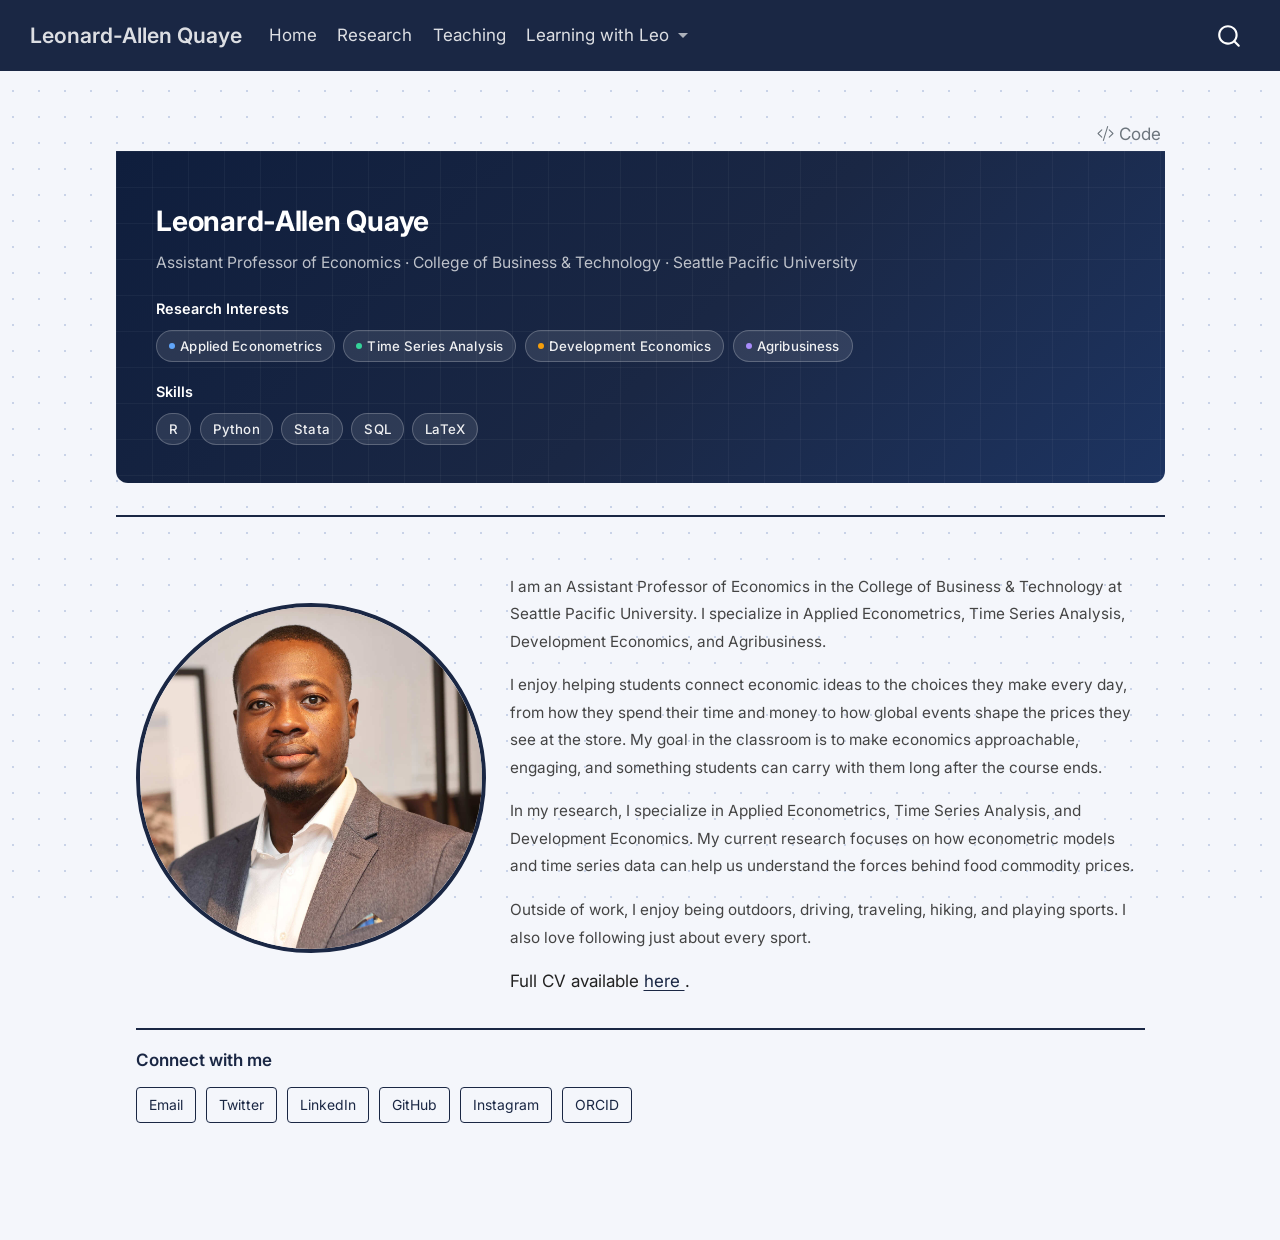
==== commit d7ac6588: "Add files via upload" ====
--- a/docs/index.html
+++ b/docs/index.html
@@ -191,7 +191,7 @@
 .profile-image {
   width: 350px;
   height: 350px;
-  margin-top: 10px;
+  margin-top: 30px;
   border-radius: 50%;
   object-fit: cover;
   object-position: center 20%;
@@ -318,6 +318,8 @@
 <!-- =========================
      PROFILE SECTION
      ========================= -->
+  <div style="margin-top:32px; border-top:2px solid #1a2744; padding-top:16px;">
+</div>
 
 <div class="profile-section">
 
@@ -886,7 +888,7 @@
 <span id="cb1-20"><a href="#cb1-20" aria-hidden="true" tabindex="-1"></a><span class="in">.profile-image {</span></span>
 <span id="cb1-21"><a href="#cb1-21" aria-hidden="true" tabindex="-1"></a><span class="in">  width: 350px;</span></span>
 <span id="cb1-22"><a href="#cb1-22" aria-hidden="true" tabindex="-1"></a><span class="in">  height: 350px;</span></span>
-<span id="cb1-23"><a href="#cb1-23" aria-hidden="true" tabindex="-1"></a><span class="in">  margin-top: 10px;</span></span>
+<span id="cb1-23"><a href="#cb1-23" aria-hidden="true" tabindex="-1"></a><span class="in">  margin-top: 30px;</span></span>
 <span id="cb1-24"><a href="#cb1-24" aria-hidden="true" tabindex="-1"></a><span class="in">  border-radius: 50%;</span></span>
 <span id="cb1-25"><a href="#cb1-25" aria-hidden="true" tabindex="-1"></a><span class="in">  object-fit: cover;</span></span>
 <span id="cb1-26"><a href="#cb1-26" aria-hidden="true" tabindex="-1"></a><span class="in">  object-position: center 20%;</span></span>
@@ -1013,133 +1015,135 @@
 <span id="cb1-147"><a href="#cb1-147" aria-hidden="true" tabindex="-1"></a><span class="in">&lt;!-- =========================</span></span>
 <span id="cb1-148"><a href="#cb1-148" aria-hidden="true" tabindex="-1"></a><span class="in">     PROFILE SECTION</span></span>
 <span id="cb1-149"><a href="#cb1-149" aria-hidden="true" tabindex="-1"></a><span class="in">     ========================= --&gt;</span></span>
-<span id="cb1-150"><a href="#cb1-150" aria-hidden="true" tabindex="-1"></a></span>
-<span id="cb1-151"><a href="#cb1-151" aria-hidden="true" tabindex="-1"></a><span class="in">&lt;div class="profile-section"&gt;</span></span>
+<span id="cb1-150"><a href="#cb1-150" aria-hidden="true" tabindex="-1"></a><span class="in">  &lt;div style="margin-top:32px; border-top:2px solid #1a2744; padding-top:16px;"&gt;</span></span>
+<span id="cb1-151"><a href="#cb1-151" aria-hidden="true" tabindex="-1"></a><span class="in">&lt;/div&gt;</span></span>
 <span id="cb1-152"><a href="#cb1-152" aria-hidden="true" tabindex="-1"></a></span>
-<span id="cb1-153"><a href="#cb1-153" aria-hidden="true" tabindex="-1"></a><span class="in">  &lt;div class="profile-layout"&gt;</span></span>
+<span id="cb1-153"><a href="#cb1-153" aria-hidden="true" tabindex="-1"></a><span class="in">&lt;div class="profile-section"&gt;</span></span>
 <span id="cb1-154"><a href="#cb1-154" aria-hidden="true" tabindex="-1"></a></span>
-<span id="cb1-155"><a href="#cb1-155" aria-hidden="true" tabindex="-1"></a><span class="in">    &lt;img</span></span>
-<span id="cb1-156"><a href="#cb1-156" aria-hidden="true" tabindex="-1"></a><span class="in">      src="profile.jpg"</span></span>
-<span id="cb1-157"><a href="#cb1-157" aria-hidden="true" tabindex="-1"></a><span class="in">      alt="Leonard-Allen Quaye"</span></span>
-<span id="cb1-158"><a href="#cb1-158" aria-hidden="true" tabindex="-1"></a><span class="in">      class="profile-image"</span></span>
-<span id="cb1-159"><a href="#cb1-159" aria-hidden="true" tabindex="-1"></a><span class="in">    &gt;</span></span>
-<span id="cb1-160"><a href="#cb1-160" aria-hidden="true" tabindex="-1"></a></span>
-<span id="cb1-161"><a href="#cb1-161" aria-hidden="true" tabindex="-1"></a><span class="in">    &lt;div class="profile-text"&gt;</span></span>
+<span id="cb1-155"><a href="#cb1-155" aria-hidden="true" tabindex="-1"></a><span class="in">  &lt;div class="profile-layout"&gt;</span></span>
+<span id="cb1-156"><a href="#cb1-156" aria-hidden="true" tabindex="-1"></a></span>
+<span id="cb1-157"><a href="#cb1-157" aria-hidden="true" tabindex="-1"></a><span class="in">    &lt;img</span></span>
+<span id="cb1-158"><a href="#cb1-158" aria-hidden="true" tabindex="-1"></a><span class="in">      src="profile.jpg"</span></span>
+<span id="cb1-159"><a href="#cb1-159" aria-hidden="true" tabindex="-1"></a><span class="in">      alt="Leonard-Allen Quaye"</span></span>
+<span id="cb1-160"><a href="#cb1-160" aria-hidden="true" tabindex="-1"></a><span class="in">      class="profile-image"</span></span>
+<span id="cb1-161"><a href="#cb1-161" aria-hidden="true" tabindex="-1"></a><span class="in">    &gt;</span></span>
 <span id="cb1-162"><a href="#cb1-162" aria-hidden="true" tabindex="-1"></a></span>
-<span id="cb1-163"><a href="#cb1-163" aria-hidden="true" tabindex="-1"></a><span class="in">      &lt;div style="font-size:0.9rem; color:#444; line-height:1.8; margin-bottom:16px;"&gt;</span></span>
-<span id="cb1-164"><a href="#cb1-164" aria-hidden="true" tabindex="-1"></a><span class="in">        I am an Assistant Professor of Economics in the College of Business</span></span>
-<span id="cb1-165"><a href="#cb1-165" aria-hidden="true" tabindex="-1"></a><span class="in">        &amp;amp; Technology at Seattle Pacific University. I specialize in</span></span>
-<span id="cb1-166"><a href="#cb1-166" aria-hidden="true" tabindex="-1"></a><span class="in">        Applied Econometrics, Time Series Analysis, Development Economics,</span></span>
-<span id="cb1-167"><a href="#cb1-167" aria-hidden="true" tabindex="-1"></a><span class="in">        and Agribusiness.</span></span>
-<span id="cb1-168"><a href="#cb1-168" aria-hidden="true" tabindex="-1"></a><span class="in">      &lt;/div&gt;</span></span>
-<span id="cb1-169"><a href="#cb1-169" aria-hidden="true" tabindex="-1"></a></span>
-<span id="cb1-170"><a href="#cb1-170" aria-hidden="true" tabindex="-1"></a><span class="in">      &lt;div style="font-size:0.9rem; color:#444; line-height:1.8; margin-bottom:16px;"&gt;</span></span>
-<span id="cb1-171"><a href="#cb1-171" aria-hidden="true" tabindex="-1"></a><span class="in">        I enjoy helping students connect economic ideas to the choices they</span></span>
-<span id="cb1-172"><a href="#cb1-172" aria-hidden="true" tabindex="-1"></a><span class="in">        make every day, from how they spend their time and money to how global</span></span>
-<span id="cb1-173"><a href="#cb1-173" aria-hidden="true" tabindex="-1"></a><span class="in">        events shape the prices they see at the store. My goal in the classroom</span></span>
-<span id="cb1-174"><a href="#cb1-174" aria-hidden="true" tabindex="-1"></a><span class="in">        is to make economics approachable, engaging, and something students</span></span>
-<span id="cb1-175"><a href="#cb1-175" aria-hidden="true" tabindex="-1"></a><span class="in">        can carry with them long after the course ends.</span></span>
-<span id="cb1-176"><a href="#cb1-176" aria-hidden="true" tabindex="-1"></a><span class="in">      &lt;/div&gt;</span></span>
-<span id="cb1-177"><a href="#cb1-177" aria-hidden="true" tabindex="-1"></a></span>
-<span id="cb1-178"><a href="#cb1-178" aria-hidden="true" tabindex="-1"></a><span class="in">      &lt;div style="font-size:0.9rem; color:#444; line-height:1.8; margin-bottom:16px;"&gt;</span></span>
-<span id="cb1-179"><a href="#cb1-179" aria-hidden="true" tabindex="-1"></a><span class="in">        In my research, I specialize in Applied Econometrics, Time Series</span></span>
-<span id="cb1-180"><a href="#cb1-180" aria-hidden="true" tabindex="-1"></a><span class="in">        Analysis, and Development Economics. My current research focuses on</span></span>
-<span id="cb1-181"><a href="#cb1-181" aria-hidden="true" tabindex="-1"></a><span class="in">        how econometric models and time series data can help us understand</span></span>
-<span id="cb1-182"><a href="#cb1-182" aria-hidden="true" tabindex="-1"></a><span class="in">        the forces behind food commodity prices.</span></span>
-<span id="cb1-183"><a href="#cb1-183" aria-hidden="true" tabindex="-1"></a><span class="in">      &lt;/div&gt;</span></span>
-<span id="cb1-184"><a href="#cb1-184" aria-hidden="true" tabindex="-1"></a></span>
-<span id="cb1-185"><a href="#cb1-185" aria-hidden="true" tabindex="-1"></a><span class="in">      &lt;div style="font-size:0.9rem; color:#444; line-height:1.8; margin-bottom:16px;"&gt;</span></span>
-<span id="cb1-186"><a href="#cb1-186" aria-hidden="true" tabindex="-1"></a><span class="in">        Outside of work, I enjoy being outdoors, driving, traveling, hiking,</span></span>
-<span id="cb1-187"><a href="#cb1-187" aria-hidden="true" tabindex="-1"></a><span class="in">        and playing sports. I also love following just about every sport.</span></span>
-<span id="cb1-188"><a href="#cb1-188" aria-hidden="true" tabindex="-1"></a><span class="in">      &lt;/div&gt;</span></span>
-<span id="cb1-189"><a href="#cb1-189" aria-hidden="true" tabindex="-1"></a></span>
-<span id="cb1-190"><a href="#cb1-190" aria-hidden="true" tabindex="-1"></a><span class="in">      &lt;div&gt;</span></span>
-<span id="cb1-191"><a href="#cb1-191" aria-hidden="true" tabindex="-1"></a><span class="in">        Full CV available</span></span>
-<span id="cb1-192"><a href="#cb1-192" aria-hidden="true" tabindex="-1"></a><span class="in">        &lt;a</span></span>
-<span id="cb1-193"><a href="#cb1-193" aria-hidden="true" tabindex="-1"></a><span class="in">          href="https://drive.google.com/file/d/1aArGhH-Q_eJu1kGiisBi25a0dQ5PbGLQ/view?usp=drive_link"</span></span>
-<span id="cb1-194"><a href="#cb1-194" aria-hidden="true" tabindex="-1"></a><span class="in">          style="color:#1a2744;"</span></span>
-<span id="cb1-195"><a href="#cb1-195" aria-hidden="true" tabindex="-1"></a><span class="in">          target="_blank"</span></span>
-<span id="cb1-196"><a href="#cb1-196" aria-hidden="true" tabindex="-1"></a><span class="in">          rel="noopener noreferrer"</span></span>
-<span id="cb1-197"><a href="#cb1-197" aria-hidden="true" tabindex="-1"></a><span class="in">        &gt;</span></span>
-<span id="cb1-198"><a href="#cb1-198" aria-hidden="true" tabindex="-1"></a><span class="in">          here</span></span>
-<span id="cb1-199"><a href="#cb1-199" aria-hidden="true" tabindex="-1"></a><span class="in">        &lt;/a&gt;.</span></span>
-<span id="cb1-200"><a href="#cb1-200" aria-hidden="true" tabindex="-1"></a><span class="in">      &lt;/div&gt;</span></span>
-<span id="cb1-201"><a href="#cb1-201" aria-hidden="true" tabindex="-1"></a></span>
-<span id="cb1-202"><a href="#cb1-202" aria-hidden="true" tabindex="-1"></a><span class="in">    &lt;/div&gt;</span></span>
+<span id="cb1-163"><a href="#cb1-163" aria-hidden="true" tabindex="-1"></a><span class="in">    &lt;div class="profile-text"&gt;</span></span>
+<span id="cb1-164"><a href="#cb1-164" aria-hidden="true" tabindex="-1"></a></span>
+<span id="cb1-165"><a href="#cb1-165" aria-hidden="true" tabindex="-1"></a><span class="in">      &lt;div style="font-size:0.9rem; color:#444; line-height:1.8; margin-bottom:16px;"&gt;</span></span>
+<span id="cb1-166"><a href="#cb1-166" aria-hidden="true" tabindex="-1"></a><span class="in">        I am an Assistant Professor of Economics in the College of Business</span></span>
+<span id="cb1-167"><a href="#cb1-167" aria-hidden="true" tabindex="-1"></a><span class="in">        &amp;amp; Technology at Seattle Pacific University. I specialize in</span></span>
+<span id="cb1-168"><a href="#cb1-168" aria-hidden="true" tabindex="-1"></a><span class="in">        Applied Econometrics, Time Series Analysis, Development Economics,</span></span>
+<span id="cb1-169"><a href="#cb1-169" aria-hidden="true" tabindex="-1"></a><span class="in">        and Agribusiness.</span></span>
+<span id="cb1-170"><a href="#cb1-170" aria-hidden="true" tabindex="-1"></a><span class="in">      &lt;/div&gt;</span></span>
+<span id="cb1-171"><a href="#cb1-171" aria-hidden="true" tabindex="-1"></a></span>
+<span id="cb1-172"><a href="#cb1-172" aria-hidden="true" tabindex="-1"></a><span class="in">      &lt;div style="font-size:0.9rem; color:#444; line-height:1.8; margin-bottom:16px;"&gt;</span></span>
+<span id="cb1-173"><a href="#cb1-173" aria-hidden="true" tabindex="-1"></a><span class="in">        I enjoy helping students connect economic ideas to the choices they</span></span>
+<span id="cb1-174"><a href="#cb1-174" aria-hidden="true" tabindex="-1"></a><span class="in">        make every day, from how they spend their time and money to how global</span></span>
+<span id="cb1-175"><a href="#cb1-175" aria-hidden="true" tabindex="-1"></a><span class="in">        events shape the prices they see at the store. My goal in the classroom</span></span>
+<span id="cb1-176"><a href="#cb1-176" aria-hidden="true" tabindex="-1"></a><span class="in">        is to make economics approachable, engaging, and something students</span></span>
+<span id="cb1-177"><a href="#cb1-177" aria-hidden="true" tabindex="-1"></a><span class="in">        can carry with them long after the course ends.</span></span>
+<span id="cb1-178"><a href="#cb1-178" aria-hidden="true" tabindex="-1"></a><span class="in">      &lt;/div&gt;</span></span>
+<span id="cb1-179"><a href="#cb1-179" aria-hidden="true" tabindex="-1"></a></span>
+<span id="cb1-180"><a href="#cb1-180" aria-hidden="true" tabindex="-1"></a><span class="in">      &lt;div style="font-size:0.9rem; color:#444; line-height:1.8; margin-bottom:16px;"&gt;</span></span>
+<span id="cb1-181"><a href="#cb1-181" aria-hidden="true" tabindex="-1"></a><span class="in">        In my research, I specialize in Applied Econometrics, Time Series</span></span>
+<span id="cb1-182"><a href="#cb1-182" aria-hidden="true" tabindex="-1"></a><span class="in">        Analysis, and Development Economics. My current research focuses on</span></span>
+<span id="cb1-183"><a href="#cb1-183" aria-hidden="true" tabindex="-1"></a><span class="in">        how econometric models and time series data can help us understand</span></span>
+<span id="cb1-184"><a href="#cb1-184" aria-hidden="true" tabindex="-1"></a><span class="in">        the forces behind food commodity prices.</span></span>
+<span id="cb1-185"><a href="#cb1-185" aria-hidden="true" tabindex="-1"></a><span class="in">      &lt;/div&gt;</span></span>
+<span id="cb1-186"><a href="#cb1-186" aria-hidden="true" tabindex="-1"></a></span>
+<span id="cb1-187"><a href="#cb1-187" aria-hidden="true" tabindex="-1"></a><span class="in">      &lt;div style="font-size:0.9rem; color:#444; line-height:1.8; margin-bottom:16px;"&gt;</span></span>
+<span id="cb1-188"><a href="#cb1-188" aria-hidden="true" tabindex="-1"></a><span class="in">        Outside of work, I enjoy being outdoors, driving, traveling, hiking,</span></span>
+<span id="cb1-189"><a href="#cb1-189" aria-hidden="true" tabindex="-1"></a><span class="in">        and playing sports. I also love following just about every sport.</span></span>
+<span id="cb1-190"><a href="#cb1-190" aria-hidden="true" tabindex="-1"></a><span class="in">      &lt;/div&gt;</span></span>
+<span id="cb1-191"><a href="#cb1-191" aria-hidden="true" tabindex="-1"></a></span>
+<span id="cb1-192"><a href="#cb1-192" aria-hidden="true" tabindex="-1"></a><span class="in">      &lt;div&gt;</span></span>
+<span id="cb1-193"><a href="#cb1-193" aria-hidden="true" tabindex="-1"></a><span class="in">        Full CV available</span></span>
+<span id="cb1-194"><a href="#cb1-194" aria-hidden="true" tabindex="-1"></a><span class="in">        &lt;a</span></span>
+<span id="cb1-195"><a href="#cb1-195" aria-hidden="true" tabindex="-1"></a><span class="in">          href="https://drive.google.com/file/d/1aArGhH-Q_eJu1kGiisBi25a0dQ5PbGLQ/view?usp=drive_link"</span></span>
+<span id="cb1-196"><a href="#cb1-196" aria-hidden="true" tabindex="-1"></a><span class="in">          style="color:#1a2744;"</span></span>
+<span id="cb1-197"><a href="#cb1-197" aria-hidden="true" tabindex="-1"></a><span class="in">          target="_blank"</span></span>
+<span id="cb1-198"><a href="#cb1-198" aria-hidden="true" tabindex="-1"></a><span class="in">          rel="noopener noreferrer"</span></span>
+<span id="cb1-199"><a href="#cb1-199" aria-hidden="true" tabindex="-1"></a><span class="in">        &gt;</span></span>
+<span id="cb1-200"><a href="#cb1-200" aria-hidden="true" tabindex="-1"></a><span class="in">          here</span></span>
+<span id="cb1-201"><a href="#cb1-201" aria-hidden="true" tabindex="-1"></a><span class="in">        &lt;/a&gt;.</span></span>
+<span id="cb1-202"><a href="#cb1-202" aria-hidden="true" tabindex="-1"></a><span class="in">      &lt;/div&gt;</span></span>
 <span id="cb1-203"><a href="#cb1-203" aria-hidden="true" tabindex="-1"></a></span>
-<span id="cb1-204"><a href="#cb1-204" aria-hidden="true" tabindex="-1"></a><span class="in">  &lt;/div&gt;</span></span>
+<span id="cb1-204"><a href="#cb1-204" aria-hidden="true" tabindex="-1"></a><span class="in">    &lt;/div&gt;</span></span>
 <span id="cb1-205"><a href="#cb1-205" aria-hidden="true" tabindex="-1"></a></span>
-<span id="cb1-206"><a href="#cb1-206" aria-hidden="true" tabindex="-1"></a></span>
-<span id="cb1-207"><a href="#cb1-207" aria-hidden="true" tabindex="-1"></a><span class="in">  &lt;!-- =========================</span></span>
-<span id="cb1-208"><a href="#cb1-208" aria-hidden="true" tabindex="-1"></a><span class="in">       CONNECT SECTION</span></span>
-<span id="cb1-209"><a href="#cb1-209" aria-hidden="true" tabindex="-1"></a><span class="in">       ========================= --&gt;</span></span>
-<span id="cb1-210"><a href="#cb1-210" aria-hidden="true" tabindex="-1"></a></span>
-<span id="cb1-211"><a href="#cb1-211" aria-hidden="true" tabindex="-1"></a><span class="in">  &lt;div style="margin-top:32px; border-top:2px solid #1a2744; padding-top:16px;"&gt;</span></span>
+<span id="cb1-206"><a href="#cb1-206" aria-hidden="true" tabindex="-1"></a><span class="in">  &lt;/div&gt;</span></span>
+<span id="cb1-207"><a href="#cb1-207" aria-hidden="true" tabindex="-1"></a></span>
+<span id="cb1-208"><a href="#cb1-208" aria-hidden="true" tabindex="-1"></a></span>
+<span id="cb1-209"><a href="#cb1-209" aria-hidden="true" tabindex="-1"></a><span class="in">  &lt;!-- =========================</span></span>
+<span id="cb1-210"><a href="#cb1-210" aria-hidden="true" tabindex="-1"></a><span class="in">       CONNECT SECTION</span></span>
+<span id="cb1-211"><a href="#cb1-211" aria-hidden="true" tabindex="-1"></a><span class="in">       ========================= --&gt;</span></span>
 <span id="cb1-212"><a href="#cb1-212" aria-hidden="true" tabindex="-1"></a></span>
-<span id="cb1-213"><a href="#cb1-213" aria-hidden="true" tabindex="-1"></a><span class="in">    &lt;div style="font-size:1rem; font-weight:600; color:#1a2744; margin-bottom:12px;"&gt;</span></span>
-<span id="cb1-214"><a href="#cb1-214" aria-hidden="true" tabindex="-1"></a><span class="in">      Connect with me</span></span>
-<span id="cb1-215"><a href="#cb1-215" aria-hidden="true" tabindex="-1"></a><span class="in">    &lt;/div&gt;</span></span>
-<span id="cb1-216"><a href="#cb1-216" aria-hidden="true" tabindex="-1"></a></span>
-<span id="cb1-217"><a href="#cb1-217" aria-hidden="true" tabindex="-1"></a><span class="in">    &lt;div style="display:flex; gap:10px; flex-wrap:wrap;"&gt;</span></span>
+<span id="cb1-213"><a href="#cb1-213" aria-hidden="true" tabindex="-1"></a><span class="in">  &lt;div style="margin-top:32px; border-top:2px solid #1a2744; padding-top:16px;"&gt;</span></span>
+<span id="cb1-214"><a href="#cb1-214" aria-hidden="true" tabindex="-1"></a></span>
+<span id="cb1-215"><a href="#cb1-215" aria-hidden="true" tabindex="-1"></a><span class="in">    &lt;div style="font-size:1rem; font-weight:600; color:#1a2744; margin-bottom:12px;"&gt;</span></span>
+<span id="cb1-216"><a href="#cb1-216" aria-hidden="true" tabindex="-1"></a><span class="in">      Connect with me</span></span>
+<span id="cb1-217"><a href="#cb1-217" aria-hidden="true" tabindex="-1"></a><span class="in">    &lt;/div&gt;</span></span>
 <span id="cb1-218"><a href="#cb1-218" aria-hidden="true" tabindex="-1"></a></span>
-<span id="cb1-219"><a href="#cb1-219" aria-hidden="true" tabindex="-1"></a><span class="in">      &lt;a</span></span>
-<span id="cb1-220"><a href="#cb1-220" aria-hidden="true" tabindex="-1"></a><span class="in">        href="mailto:LeoAllen@spu.edu"</span></span>
-<span id="cb1-221"><a href="#cb1-221" aria-hidden="true" tabindex="-1"></a><span class="in">        style="font-size:0.82rem; color:#1a2744; text-decoration:none; border:1px solid #1a2744; padding:5px 12px; border-radius:4px;"</span></span>
-<span id="cb1-222"><a href="#cb1-222" aria-hidden="true" tabindex="-1"></a><span class="in">      &gt;</span></span>
-<span id="cb1-223"><a href="#cb1-223" aria-hidden="true" tabindex="-1"></a><span class="in">        Email</span></span>
-<span id="cb1-224"><a href="#cb1-224" aria-hidden="true" tabindex="-1"></a><span class="in">      &lt;/a&gt;</span></span>
-<span id="cb1-225"><a href="#cb1-225" aria-hidden="true" tabindex="-1"></a></span>
-<span id="cb1-226"><a href="#cb1-226" aria-hidden="true" tabindex="-1"></a><span class="in">      &lt;a</span></span>
-<span id="cb1-227"><a href="#cb1-227" aria-hidden="true" tabindex="-1"></a><span class="in">        href="https://twitter.com/allenquaye"</span></span>
-<span id="cb1-228"><a href="#cb1-228" aria-hidden="true" tabindex="-1"></a><span class="in">        style="font-size:0.82rem; color:#1a2744; text-decoration:none; border:1px solid #1a2744; padding:5px 12px; border-radius:4px;"</span></span>
-<span id="cb1-229"><a href="#cb1-229" aria-hidden="true" tabindex="-1"></a><span class="in">        target="_blank"</span></span>
-<span id="cb1-230"><a href="#cb1-230" aria-hidden="true" tabindex="-1"></a><span class="in">        rel="noopener noreferrer"</span></span>
-<span id="cb1-231"><a href="#cb1-231" aria-hidden="true" tabindex="-1"></a><span class="in">      &gt;</span></span>
-<span id="cb1-232"><a href="#cb1-232" aria-hidden="true" tabindex="-1"></a><span class="in">        Twitter</span></span>
-<span id="cb1-233"><a href="#cb1-233" aria-hidden="true" tabindex="-1"></a><span class="in">      &lt;/a&gt;</span></span>
-<span id="cb1-234"><a href="#cb1-234" aria-hidden="true" tabindex="-1"></a></span>
-<span id="cb1-235"><a href="#cb1-235" aria-hidden="true" tabindex="-1"></a><span class="in">      &lt;a</span></span>
-<span id="cb1-236"><a href="#cb1-236" aria-hidden="true" tabindex="-1"></a><span class="in">        href="https://www.linkedin.com/in/leonard-allen-quaye"</span></span>
-<span id="cb1-237"><a href="#cb1-237" aria-hidden="true" tabindex="-1"></a><span class="in">        style="font-size:0.82rem; color:#1a2744; text-decoration:none; border:1px solid #1a2744; padding:5px 12px; border-radius:4px;"</span></span>
-<span id="cb1-238"><a href="#cb1-238" aria-hidden="true" tabindex="-1"></a><span class="in">        target="_blank"</span></span>
-<span id="cb1-239"><a href="#cb1-239" aria-hidden="true" tabindex="-1"></a><span class="in">        rel="noopener noreferrer"</span></span>
-<span id="cb1-240"><a href="#cb1-240" aria-hidden="true" tabindex="-1"></a><span class="in">      &gt;</span></span>
-<span id="cb1-241"><a href="#cb1-241" aria-hidden="true" tabindex="-1"></a><span class="in">        LinkedIn</span></span>
-<span id="cb1-242"><a href="#cb1-242" aria-hidden="true" tabindex="-1"></a><span class="in">      &lt;/a&gt;</span></span>
-<span id="cb1-243"><a href="#cb1-243" aria-hidden="true" tabindex="-1"></a></span>
-<span id="cb1-244"><a href="#cb1-244" aria-hidden="true" tabindex="-1"></a><span class="in">      &lt;a</span></span>
-<span id="cb1-245"><a href="#cb1-245" aria-hidden="true" tabindex="-1"></a><span class="in">        href="https://github.com/leoallen8"</span></span>
-<span id="cb1-246"><a href="#cb1-246" aria-hidden="true" tabindex="-1"></a><span class="in">        style="font-size:0.82rem; color:#1a2744; text-decoration:none; border:1px solid #1a2744; padding:5px 12px; border-radius:4px;"</span></span>
-<span id="cb1-247"><a href="#cb1-247" aria-hidden="true" tabindex="-1"></a><span class="in">        target="_blank"</span></span>
-<span id="cb1-248"><a href="#cb1-248" aria-hidden="true" tabindex="-1"></a><span class="in">        rel="noopener noreferrer"</span></span>
-<span id="cb1-249"><a href="#cb1-249" aria-hidden="true" tabindex="-1"></a><span class="in">      &gt;</span></span>
-<span id="cb1-250"><a href="#cb1-250" aria-hidden="true" tabindex="-1"></a><span class="in">        GitHub</span></span>
-<span id="cb1-251"><a href="#cb1-251" aria-hidden="true" tabindex="-1"></a><span class="in">      &lt;/a&gt;</span></span>
-<span id="cb1-252"><a href="#cb1-252" aria-hidden="true" tabindex="-1"></a></span>
-<span id="cb1-253"><a href="#cb1-253" aria-hidden="true" tabindex="-1"></a><span class="in">      &lt;a</span></span>
-<span id="cb1-254"><a href="#cb1-254" aria-hidden="true" tabindex="-1"></a><span class="in">        href="https://www.instagram.com/leoallenard/"</span></span>
-<span id="cb1-255"><a href="#cb1-255" aria-hidden="true" tabindex="-1"></a><span class="in">        style="font-size:0.82rem; color:#1a2744; text-decoration:none; border:1px solid #1a2744; padding:5px 12px; border-radius:4px;"</span></span>
-<span id="cb1-256"><a href="#cb1-256" aria-hidden="true" tabindex="-1"></a><span class="in">        target="_blank"</span></span>
-<span id="cb1-257"><a href="#cb1-257" aria-hidden="true" tabindex="-1"></a><span class="in">        rel="noopener noreferrer"</span></span>
-<span id="cb1-258"><a href="#cb1-258" aria-hidden="true" tabindex="-1"></a><span class="in">      &gt;</span></span>
-<span id="cb1-259"><a href="#cb1-259" aria-hidden="true" tabindex="-1"></a><span class="in">        Instagram</span></span>
-<span id="cb1-260"><a href="#cb1-260" aria-hidden="true" tabindex="-1"></a><span class="in">      &lt;/a&gt;</span></span>
-<span id="cb1-261"><a href="#cb1-261" aria-hidden="true" tabindex="-1"></a></span>
-<span id="cb1-262"><a href="#cb1-262" aria-hidden="true" tabindex="-1"></a><span class="in">      &lt;a</span></span>
-<span id="cb1-263"><a href="#cb1-263" aria-hidden="true" tabindex="-1"></a><span class="in">        href="https://orcid.org/0009-0005-4305-0598"</span></span>
-<span id="cb1-264"><a href="#cb1-264" aria-hidden="true" tabindex="-1"></a><span class="in">        style="font-size:0.82rem; color:#1a2744; text-decoration:none; border:1px solid #1a2744; padding:5px 12px; border-radius:4px;"</span></span>
-<span id="cb1-265"><a href="#cb1-265" aria-hidden="true" tabindex="-1"></a><span class="in">        target="_blank"</span></span>
-<span id="cb1-266"><a href="#cb1-266" aria-hidden="true" tabindex="-1"></a><span class="in">        rel="noopener noreferrer"</span></span>
-<span id="cb1-267"><a href="#cb1-267" aria-hidden="true" tabindex="-1"></a><span class="in">      &gt;</span></span>
-<span id="cb1-268"><a href="#cb1-268" aria-hidden="true" tabindex="-1"></a><span class="in">        ORCID</span></span>
-<span id="cb1-269"><a href="#cb1-269" aria-hidden="true" tabindex="-1"></a><span class="in">      &lt;/a&gt;</span></span>
-<span id="cb1-270"><a href="#cb1-270" aria-hidden="true" tabindex="-1"></a></span>
-<span id="cb1-271"><a href="#cb1-271" aria-hidden="true" tabindex="-1"></a><span class="in">    &lt;/div&gt;</span></span>
+<span id="cb1-219"><a href="#cb1-219" aria-hidden="true" tabindex="-1"></a><span class="in">    &lt;div style="display:flex; gap:10px; flex-wrap:wrap;"&gt;</span></span>
+<span id="cb1-220"><a href="#cb1-220" aria-hidden="true" tabindex="-1"></a></span>
+<span id="cb1-221"><a href="#cb1-221" aria-hidden="true" tabindex="-1"></a><span class="in">      &lt;a</span></span>
+<span id="cb1-222"><a href="#cb1-222" aria-hidden="true" tabindex="-1"></a><span class="in">        href="mailto:LeoAllen@spu.edu"</span></span>
+<span id="cb1-223"><a href="#cb1-223" aria-hidden="true" tabindex="-1"></a><span class="in">        style="font-size:0.82rem; color:#1a2744; text-decoration:none; border:1px solid #1a2744; padding:5px 12px; border-radius:4px;"</span></span>
+<span id="cb1-224"><a href="#cb1-224" aria-hidden="true" tabindex="-1"></a><span class="in">      &gt;</span></span>
+<span id="cb1-225"><a href="#cb1-225" aria-hidden="true" tabindex="-1"></a><span class="in">        Email</span></span>
+<span id="cb1-226"><a href="#cb1-226" aria-hidden="true" tabindex="-1"></a><span class="in">      &lt;/a&gt;</span></span>
+<span id="cb1-227"><a href="#cb1-227" aria-hidden="true" tabindex="-1"></a></span>
+<span id="cb1-228"><a href="#cb1-228" aria-hidden="true" tabindex="-1"></a><span class="in">      &lt;a</span></span>
+<span id="cb1-229"><a href="#cb1-229" aria-hidden="true" tabindex="-1"></a><span class="in">        href="https://twitter.com/allenquaye"</span></span>
+<span id="cb1-230"><a href="#cb1-230" aria-hidden="true" tabindex="-1"></a><span class="in">        style="font-size:0.82rem; color:#1a2744; text-decoration:none; border:1px solid #1a2744; padding:5px 12px; border-radius:4px;"</span></span>
+<span id="cb1-231"><a href="#cb1-231" aria-hidden="true" tabindex="-1"></a><span class="in">        target="_blank"</span></span>
+<span id="cb1-232"><a href="#cb1-232" aria-hidden="true" tabindex="-1"></a><span class="in">        rel="noopener noreferrer"</span></span>
+<span id="cb1-233"><a href="#cb1-233" aria-hidden="true" tabindex="-1"></a><span class="in">      &gt;</span></span>
+<span id="cb1-234"><a href="#cb1-234" aria-hidden="true" tabindex="-1"></a><span class="in">        Twitter</span></span>
+<span id="cb1-235"><a href="#cb1-235" aria-hidden="true" tabindex="-1"></a><span class="in">      &lt;/a&gt;</span></span>
+<span id="cb1-236"><a href="#cb1-236" aria-hidden="true" tabindex="-1"></a></span>
+<span id="cb1-237"><a href="#cb1-237" aria-hidden="true" tabindex="-1"></a><span class="in">      &lt;a</span></span>
+<span id="cb1-238"><a href="#cb1-238" aria-hidden="true" tabindex="-1"></a><span class="in">        href="https://www.linkedin.com/in/leonard-allen-quaye"</span></span>
+<span id="cb1-239"><a href="#cb1-239" aria-hidden="true" tabindex="-1"></a><span class="in">        style="font-size:0.82rem; color:#1a2744; text-decoration:none; border:1px solid #1a2744; padding:5px 12px; border-radius:4px;"</span></span>
+<span id="cb1-240"><a href="#cb1-240" aria-hidden="true" tabindex="-1"></a><span class="in">        target="_blank"</span></span>
+<span id="cb1-241"><a href="#cb1-241" aria-hidden="true" tabindex="-1"></a><span class="in">        rel="noopener noreferrer"</span></span>
+<span id="cb1-242"><a href="#cb1-242" aria-hidden="true" tabindex="-1"></a><span class="in">      &gt;</span></span>
+<span id="cb1-243"><a href="#cb1-243" aria-hidden="true" tabindex="-1"></a><span class="in">        LinkedIn</span></span>
+<span id="cb1-244"><a href="#cb1-244" aria-hidden="true" tabindex="-1"></a><span class="in">      &lt;/a&gt;</span></span>
+<span id="cb1-245"><a href="#cb1-245" aria-hidden="true" tabindex="-1"></a></span>
+<span id="cb1-246"><a href="#cb1-246" aria-hidden="true" tabindex="-1"></a><span class="in">      &lt;a</span></span>
+<span id="cb1-247"><a href="#cb1-247" aria-hidden="true" tabindex="-1"></a><span class="in">        href="https://github.com/leoallen8"</span></span>
+<span id="cb1-248"><a href="#cb1-248" aria-hidden="true" tabindex="-1"></a><span class="in">        style="font-size:0.82rem; color:#1a2744; text-decoration:none; border:1px solid #1a2744; padding:5px 12px; border-radius:4px;"</span></span>
+<span id="cb1-249"><a href="#cb1-249" aria-hidden="true" tabindex="-1"></a><span class="in">        target="_blank"</span></span>
+<span id="cb1-250"><a href="#cb1-250" aria-hidden="true" tabindex="-1"></a><span class="in">        rel="noopener noreferrer"</span></span>
+<span id="cb1-251"><a href="#cb1-251" aria-hidden="true" tabindex="-1"></a><span class="in">      &gt;</span></span>
+<span id="cb1-252"><a href="#cb1-252" aria-hidden="true" tabindex="-1"></a><span class="in">        GitHub</span></span>
+<span id="cb1-253"><a href="#cb1-253" aria-hidden="true" tabindex="-1"></a><span class="in">      &lt;/a&gt;</span></span>
+<span id="cb1-254"><a href="#cb1-254" aria-hidden="true" tabindex="-1"></a></span>
+<span id="cb1-255"><a href="#cb1-255" aria-hidden="true" tabindex="-1"></a><span class="in">      &lt;a</span></span>
+<span id="cb1-256"><a href="#cb1-256" aria-hidden="true" tabindex="-1"></a><span class="in">        href="https://www.instagram.com/leoallenard/"</span></span>
+<span id="cb1-257"><a href="#cb1-257" aria-hidden="true" tabindex="-1"></a><span class="in">        style="font-size:0.82rem; color:#1a2744; text-decoration:none; border:1px solid #1a2744; padding:5px 12px; border-radius:4px;"</span></span>
+<span id="cb1-258"><a href="#cb1-258" aria-hidden="true" tabindex="-1"></a><span class="in">        target="_blank"</span></span>
+<span id="cb1-259"><a href="#cb1-259" aria-hidden="true" tabindex="-1"></a><span class="in">        rel="noopener noreferrer"</span></span>
+<span id="cb1-260"><a href="#cb1-260" aria-hidden="true" tabindex="-1"></a><span class="in">      &gt;</span></span>
+<span id="cb1-261"><a href="#cb1-261" aria-hidden="true" tabindex="-1"></a><span class="in">        Instagram</span></span>
+<span id="cb1-262"><a href="#cb1-262" aria-hidden="true" tabindex="-1"></a><span class="in">      &lt;/a&gt;</span></span>
+<span id="cb1-263"><a href="#cb1-263" aria-hidden="true" tabindex="-1"></a></span>
+<span id="cb1-264"><a href="#cb1-264" aria-hidden="true" tabindex="-1"></a><span class="in">      &lt;a</span></span>
+<span id="cb1-265"><a href="#cb1-265" aria-hidden="true" tabindex="-1"></a><span class="in">        href="https://orcid.org/0009-0005-4305-0598"</span></span>
+<span id="cb1-266"><a href="#cb1-266" aria-hidden="true" tabindex="-1"></a><span class="in">        style="font-size:0.82rem; color:#1a2744; text-decoration:none; border:1px solid #1a2744; padding:5px 12px; border-radius:4px;"</span></span>
+<span id="cb1-267"><a href="#cb1-267" aria-hidden="true" tabindex="-1"></a><span class="in">        target="_blank"</span></span>
+<span id="cb1-268"><a href="#cb1-268" aria-hidden="true" tabindex="-1"></a><span class="in">        rel="noopener noreferrer"</span></span>
+<span id="cb1-269"><a href="#cb1-269" aria-hidden="true" tabindex="-1"></a><span class="in">      &gt;</span></span>
+<span id="cb1-270"><a href="#cb1-270" aria-hidden="true" tabindex="-1"></a><span class="in">        ORCID</span></span>
+<span id="cb1-271"><a href="#cb1-271" aria-hidden="true" tabindex="-1"></a><span class="in">      &lt;/a&gt;</span></span>
 <span id="cb1-272"><a href="#cb1-272" aria-hidden="true" tabindex="-1"></a></span>
-<span id="cb1-273"><a href="#cb1-273" aria-hidden="true" tabindex="-1"></a><span class="in">  &lt;/div&gt;</span></span>
+<span id="cb1-273"><a href="#cb1-273" aria-hidden="true" tabindex="-1"></a><span class="in">    &lt;/div&gt;</span></span>
 <span id="cb1-274"><a href="#cb1-274" aria-hidden="true" tabindex="-1"></a></span>
-<span id="cb1-275"><a href="#cb1-275" aria-hidden="true" tabindex="-1"></a><span class="in">&lt;/div&gt;</span></span>
-<span id="cb1-276"><a href="#cb1-276" aria-hidden="true" tabindex="-1"></a><span class="in">```</span></span></code></pre></div><button title="Copy to Clipboard" class="code-copy-button" data-in-quarto-modal=""><i class="bi"></i></button></div>
+<span id="cb1-275"><a href="#cb1-275" aria-hidden="true" tabindex="-1"></a><span class="in">  &lt;/div&gt;</span></span>
+<span id="cb1-276"><a href="#cb1-276" aria-hidden="true" tabindex="-1"></a></span>
+<span id="cb1-277"><a href="#cb1-277" aria-hidden="true" tabindex="-1"></a><span class="in">&lt;/div&gt;</span></span>
+<span id="cb1-278"><a href="#cb1-278" aria-hidden="true" tabindex="-1"></a><span class="in">```</span></span></code></pre></div><button title="Copy to Clipboard" class="code-copy-button" data-in-quarto-modal=""><i class="bi"></i></button></div>
 </div></div></div></div></div>
 </div> <!-- /content -->
 
